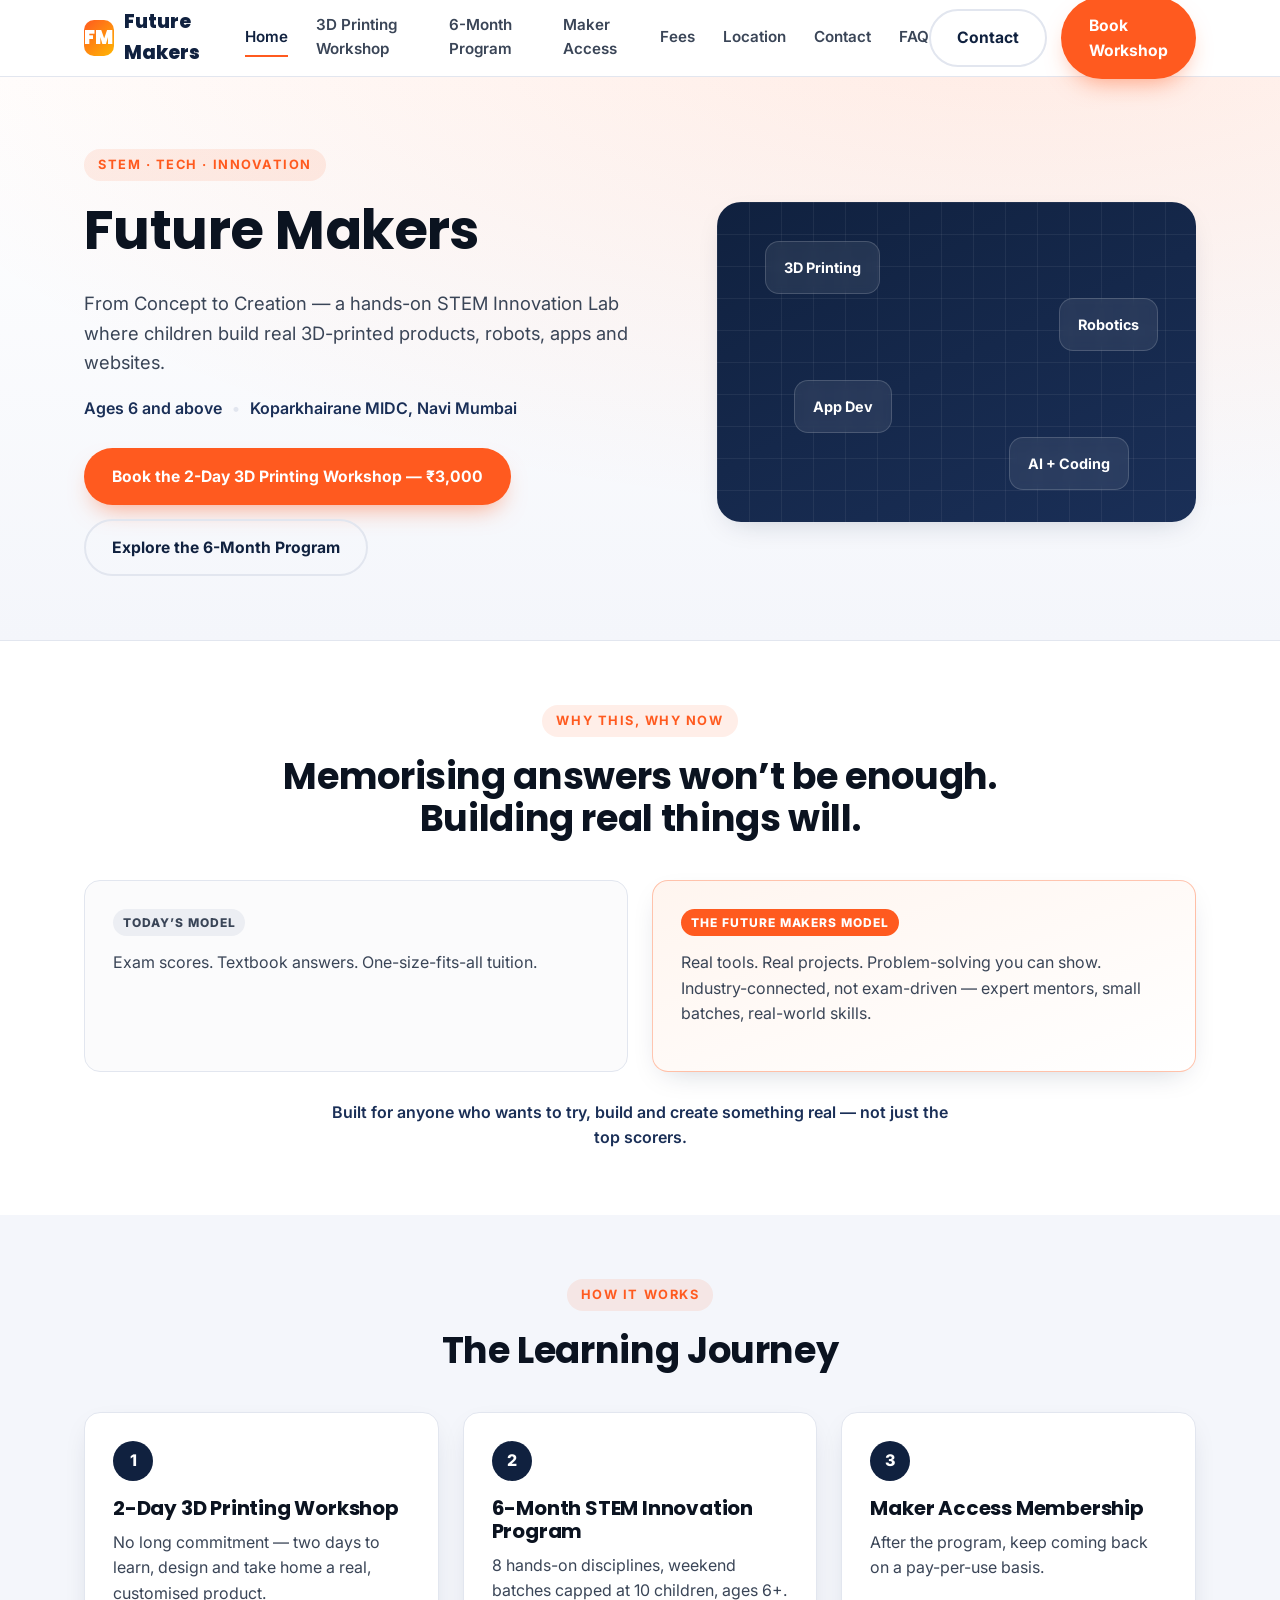
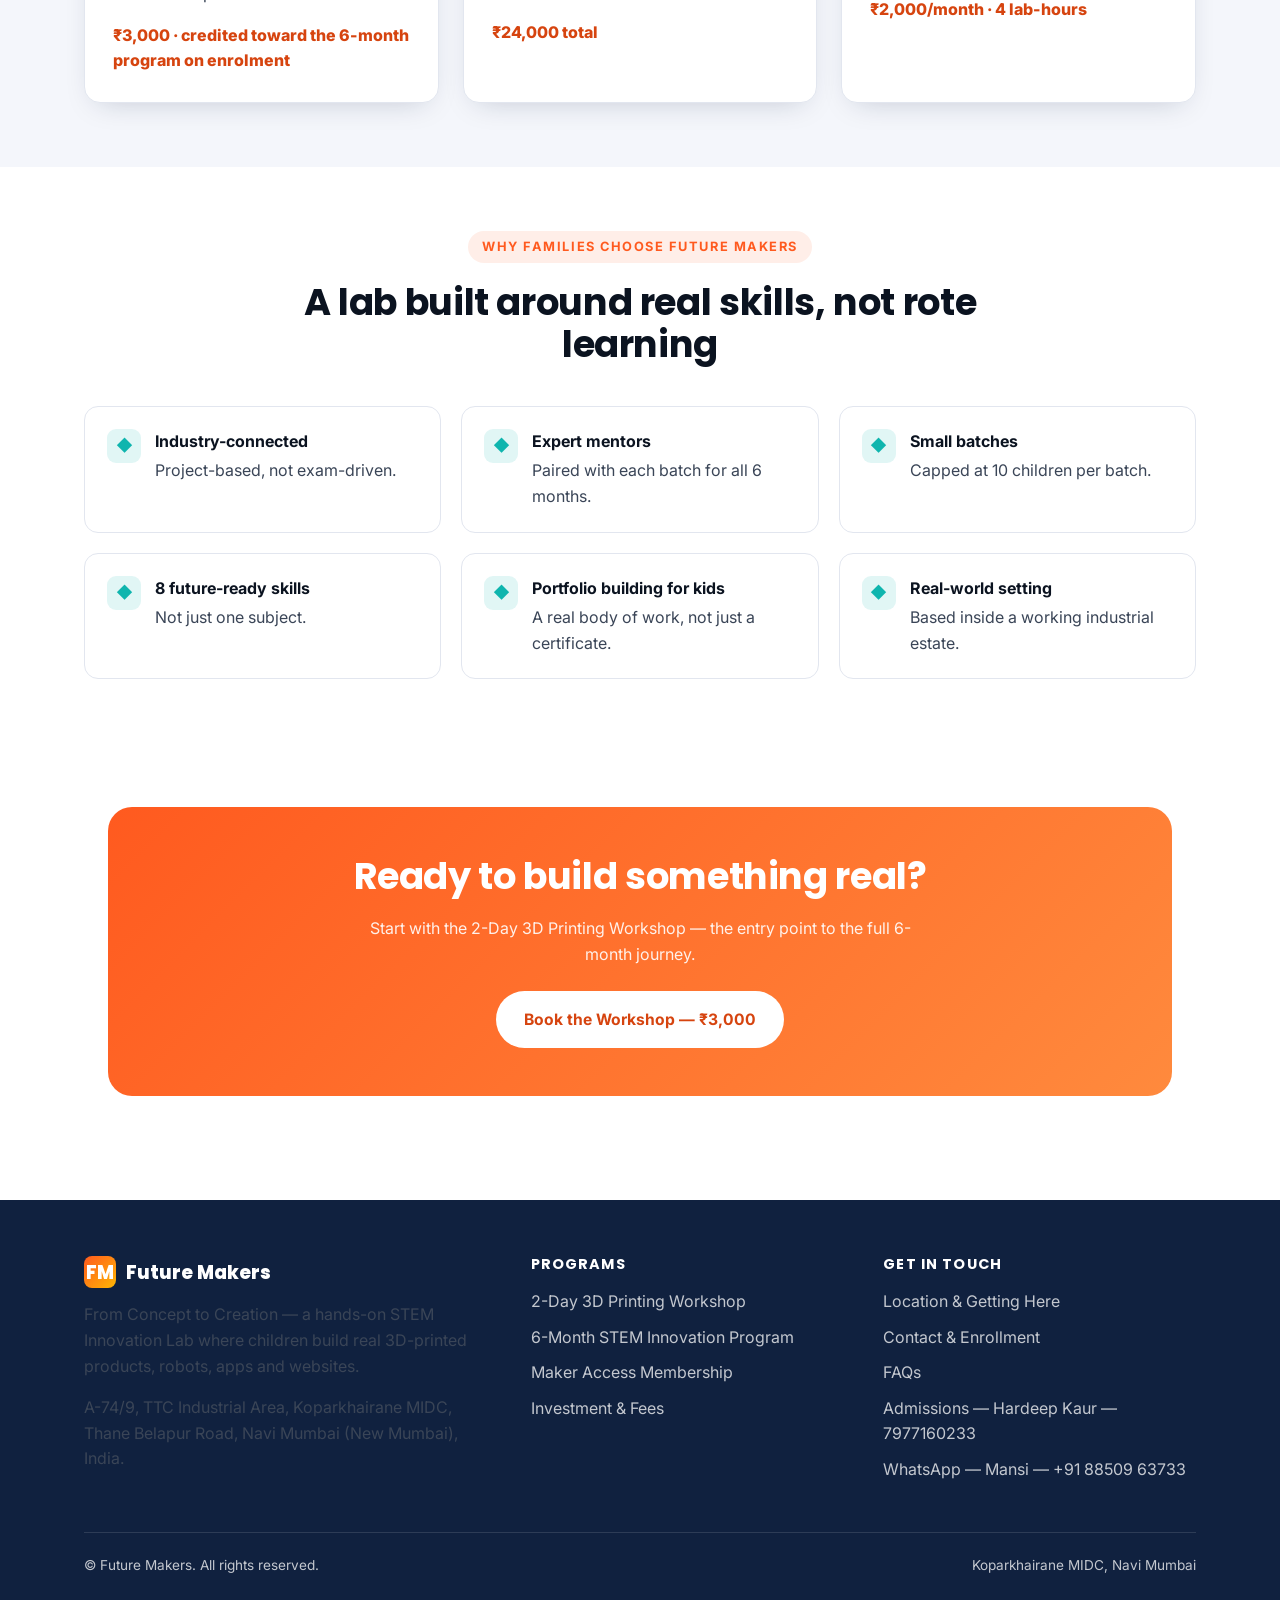
==== index.html @ e5a9052e "Build Future Makers static website from provided content doc 8 pages (home, 3D printing workshop, 6-" ====
<!DOCTYPE html>
<html lang="en">
<head>
<meta charset="UTF-8" />
<meta name="viewport" content="width=device-width, initial-scale=1.0" />
<title>Home | Future Makers</title>
<meta name="description" content="Future Makers — a hands-on STEM Innovation Lab in Koparkhairane MIDC, Navi Mumbai. From Concept to Creation." />
<link rel="preconnect" href="https://fonts.googleapis.com">
<link href="https://fonts.googleapis.com/css2?family=Poppins:wght@600;700;800&family=Inter:wght@400;500;600;700&display=swap" rel="stylesheet">
<link rel="stylesheet" href="assets/css/style.css" />
</head>
<body>
  <header class="site-header">
    <div class="wrap">
      <a href="index.html" class="logo"><span class="mark">FM</span> Future Makers</a>
      <nav class="nav-links">
        <a href="index.html" class="active">Home</a>
        <a href="workshop.html">3D Printing Workshop</a>
        <a href="program.html">6-Month Program</a>
        <a href="membership.html">Maker Access</a>
        <a href="fees.html">Fees</a>
        <a href="location.html">Location</a>
        <a href="contact.html">Contact</a>
        <a href="faq.html">FAQ</a>
        
      </nav>
      <div class="nav-cta">
        <a href="contact.html" class="btn btn-outline">Contact</a>
        <a href="workshop.html" class="btn btn-primary">Book Workshop</a>
        <button class="nav-toggle" aria-label="Menu">&#9776;</button>
      </div>
    </div>
  </header>
  
  <section class="hero">
    <div class="wrap hero-inner">
      <div>
        <span class="eyebrow">STEM &middot; Tech &middot; Innovation</span>
        <h1>Future Makers</h1>
        <p style="font-size:1.15rem;max-width:560px;">From Concept to Creation — a hands-on STEM Innovation Lab where children build real 3D-printed products, robots, apps and websites.</p>
        <div class="meta-line"><span>Ages 6 and above</span><span class="dot">&bull;</span><span>Koparkhairane MIDC, Navi Mumbai</span></div>
        <div class="hero-cta">
          <a href="workshop.html" class="btn btn-primary">Book the 2-Day 3D Printing Workshop &mdash; &#8377;3,000</a>
          <a href="program.html" class="btn btn-outline">Explore the 6-Month Program</a>
        </div>
      </div>
      <div class="hero-art">
        <div class="grid-lines"></div>
        <div class="chip" style="top:12%;left:10%;">3D Printing</div>
        <div class="chip" style="top:30%;right:8%;">Robotics</div>
        <div class="chip" style="bottom:28%;left:16%;">App Dev</div>
        <div class="chip" style="bottom:10%;right:14%;">AI + Coding</div>
      </div>
    </div>
  </section>

  <section>
    <div class="wrap">
      <div class="section-head center">
        <span class="eyebrow">Why This, Why Now</span>
        <h2>Memorising answers won&rsquo;t be enough. Building real things will.</h2>
      </div>
      <div class="compare">
        <div class="compare-card old">
          <span class="tag">Today&rsquo;s Model</span>
          <p>Exam scores. Textbook answers. One-size-fits-all tuition.</p>
        </div>
        <div class="compare-card new">
          <span class="tag">The Future Makers Model</span>
          <p>Real tools. Real projects. Problem-solving you can show. Industry-connected, not exam-driven &mdash; expert mentors, small batches, real-world skills.</p>
        </div>
      </div>
      <p style="text-align:center;max-width:640px;margin:28px auto 0;font-weight:600;color:var(--navy-soft);">Built for anyone who wants to try, build and create something real &mdash; not just the top scorers.</p>
    </div>
  </section>

  <section class="section-soft">
    <div class="wrap">
      <div class="section-head center">
        <span class="eyebrow">How It Works</span>
        <h2>The Learning Journey</h2>
      </div>
      <div class="steps">
        <div class="step-card">
          <div class="num">1</div>
          <h3>2-Day 3D Printing Workshop</h3>
          <p>No long commitment &mdash; two days to learn, design and take home a real, customised product.</p>
          <div class="price">&#8377;3,000 &middot; credited toward the 6-month program on enrolment</div>
        </div>
        <div class="step-card">
          <div class="num">2</div>
          <h3>6-Month STEM Innovation Program</h3>
          <p>8 hands-on disciplines, weekend batches capped at 10 children, ages 6+.</p>
          <div class="price">&#8377;24,000 total</div>
        </div>
        <div class="step-card">
          <div class="num">3</div>
          <h3>Maker Access Membership</h3>
          <p>After the program, keep coming back on a pay-per-use basis.</p>
          <div class="price">&#8377;2,000/month &middot; 4 lab-hours</div>
        </div>
      </div>
    </div>
  </section>

  <section>
    <div class="wrap">
      <div class="section-head center">
        <span class="eyebrow">Why Families Choose Future Makers</span>
        <h2>A lab built around real skills, not rote learning</h2>
      </div>
      <div class="feature-grid">
        <div class="feature-item"><div class="icon">&#9670;</div><p><strong>Industry-connected</strong>Project-based, not exam-driven.</p></div>
        <div class="feature-item"><div class="icon">&#9670;</div><p><strong>Expert mentors</strong>Paired with each batch for all 6 months.</p></div>
        <div class="feature-item"><div class="icon">&#9670;</div><p><strong>Small batches</strong>Capped at 10 children per batch.</p></div>
        <div class="feature-item"><div class="icon">&#9670;</div><p><strong>8 future-ready skills</strong>Not just one subject.</p></div>
        <div class="feature-item"><div class="icon">&#9670;</div><p><strong>Portfolio building for kids</strong>A real body of work, not just a certificate.</p></div>
        <div class="feature-item"><div class="icon">&#9670;</div><p><strong>Real-world setting</strong>Based inside a working industrial estate.</p></div>
      </div>
    </div>
  </section>

  <section>
    <div class="wrap">
      <div class="cta-band">
        <h2>Ready to build something real?</h2>
        <p>Start with the 2-Day 3D Printing Workshop &mdash; the entry point to the full 6-month journey.</p>
        <a href="workshop.html" class="btn btn-light">Book the Workshop &mdash; &#8377;3,000</a>
      </div>
    </div>
  </section>

  <footer class="site-footer">
    <div class="wrap">
      <div class="footer-grid">
        <div>
          <div class="footer-logo"><span class="mark" style="width:32px;height:32px;border-radius:8px;background:linear-gradient(135deg,#ff5a1f,#ffb703);display:flex;align-items:center;justify-content:center;">FM</span> Future Makers</div>
          <p>From Concept to Creation — a hands-on STEM Innovation Lab where children build real 3D-printed products, robots, apps and websites.</p>
          <p>A-74/9, TTC Industrial Area, Koparkhairane MIDC, Thane Belapur Road, Navi Mumbai (New Mumbai), India.</p>
        </div>
        <div>
          <h4>Programs</h4>
          <a href="workshop.html">2-Day 3D Printing Workshop</a>
          <a href="program.html">6-Month STEM Innovation Program</a>
          <a href="membership.html">Maker Access Membership</a>
          <a href="fees.html">Investment &amp; Fees</a>
        </div>
        <div>
          <h4>Get in Touch</h4>
          <a href="location.html">Location &amp; Getting Here</a>
          <a href="contact.html">Contact &amp; Enrollment</a>
          <a href="faq.html">FAQs</a>
          <a href="tel:7977160233">Admissions — Hardeep Kaur — 7977160233</a>
          <a href="https://wa.me/918850963733">WhatsApp — Mansi — +91 88509 63733</a>
        </div>
      </div>
      <div class="footer-bottom">
        <span>&copy; Future Makers. All rights reserved.</span>
        <span>Koparkhairane MIDC, Navi Mumbai</span>
      </div>
    </div>
  </footer>
  <script src="assets/js/script.js"></script>
</body>
</html>
---- assets/css/style.css ----
/* Future Makers — site styles */

:root {
  --ink: #0b1320;
  --ink-soft: #3a4557;
  --paper: #ffffff;
  --paper-soft: #f4f6fb;
  --line: #e2e6ef;
  --brand: #ff5a1f;
  --brand-dark: #d6440f;
  --navy: #10213f;
  --navy-soft: #1a2f57;
  --teal: #0fb5ae;
  --amber: #ffb703;
  --radius: 16px;
  --shadow: 0 10px 30px -14px rgba(16, 33, 63, 0.25);
  --maxw: 1160px;
}

* { box-sizing: border-box; }
html { scroll-behavior: smooth; }

body {
  margin: 0;
  font-family: "Inter", "Segoe UI", system-ui, -apple-system, sans-serif;
  color: var(--ink);
  background: var(--paper);
  line-height: 1.6;
}

img { max-width: 100%; display: block; }

a { color: inherit; text-decoration: none; }

.wrap {
  max-width: var(--maxw);
  margin: 0 auto;
  padding: 0 24px;
}

h1, h2, h3, h4 {
  font-family: "Poppins", "Segoe UI", system-ui, sans-serif;
  line-height: 1.15;
  margin: 0 0 0.5em;
  letter-spacing: -0.01em;
}

h1 { font-size: clamp(2.2rem, 5vw, 3.4rem); }
h2 { font-size: clamp(1.6rem, 3.2vw, 2.3rem); }
h3 { font-size: 1.25rem; }

p { margin: 0 0 1em; color: var(--ink-soft); }

.eyebrow {
  display: inline-block;
  font-weight: 700;
  font-size: 0.8rem;
  letter-spacing: 0.12em;
  text-transform: uppercase;
  color: var(--brand);
  background: rgba(255, 90, 31, 0.1);
  padding: 6px 14px;
  border-radius: 999px;
  margin-bottom: 18px;
}

.btn {
  display: inline-flex;
  align-items: center;
  gap: 8px;
  padding: 14px 26px;
  border-radius: 999px;
  font-weight: 700;
  font-size: 0.98rem;
  border: 2px solid transparent;
  cursor: pointer;
  transition: transform 0.15s ease, box-shadow 0.15s ease, background 0.15s ease;
}

.btn-primary {
  background: var(--brand);
  color: #fff;
  box-shadow: 0 12px 24px -10px rgba(255, 90, 31, 0.55);
}
.btn-primary:hover { background: var(--brand-dark); transform: translateY(-2px); }

.btn-outline {
  background: transparent;
  color: var(--navy);
  border-color: var(--line);
}
.btn-outline:hover { border-color: var(--navy); transform: translateY(-2px); }

.btn-light {
  background: #fff;
  color: var(--navy);
}
.btn-light:hover { transform: translateY(-2px); }

/* Header */
.site-header {
  position: sticky;
  top: 0;
  z-index: 50;
  background: rgba(255, 255, 255, 0.92);
  backdrop-filter: blur(10px);
  border-bottom: 1px solid var(--line);
}

.site-header .wrap {
  display: flex;
  align-items: center;
  justify-content: space-between;
  height: 76px;
}

.logo {
  display: flex;
  align-items: center;
  gap: 10px;
  font-family: "Poppins", sans-serif;
  font-weight: 800;
  font-size: 1.2rem;
  color: var(--navy);
}
.logo .mark {
  width: 36px; height: 36px;
  border-radius: 10px;
  background: linear-gradient(135deg, var(--brand), var(--amber));
  display: flex; align-items: center; justify-content: center;
  color: #fff; font-weight: 900;
}

.nav-links {
  display: flex;
  align-items: center;
  gap: 28px;
  font-weight: 600;
  font-size: 0.95rem;
}
.nav-links a { color: var(--ink-soft); padding: 6px 0; border-bottom: 2px solid transparent; }
.nav-links a:hover, .nav-links a.active { color: var(--navy); border-color: var(--brand); }

.nav-cta { display: flex; align-items: center; gap: 14px; }

.nav-toggle {
  display: none;
  background: none;
  border: 1px solid var(--line);
  border-radius: 10px;
  width: 42px; height: 42px;
  font-size: 1.3rem;
  cursor: pointer;
}

@media (max-width: 900px) {
  .nav-links { position: absolute; top: 76px; left: 0; right: 0; background: #fff; flex-direction: column; align-items: flex-start; padding: 18px 24px 28px; border-bottom: 1px solid var(--line); display: none; gap: 16px; box-shadow: var(--shadow); }
  .nav-links.open { display: flex; }
  .nav-toggle { display: block; }
  .nav-cta .btn-outline { display: none; }
}

/* Hero */
.hero {
  background: radial-gradient(1200px 500px at 80% -10%, rgba(255,90,31,0.12), transparent),
              linear-gradient(180deg, #fff, var(--paper-soft));
  padding: 72px 0 64px;
  border-bottom: 1px solid var(--line);
}
.hero-inner { display: grid; grid-template-columns: 1.1fr 0.9fr; gap: 48px; align-items: center; }
@media (max-width: 860px) { .hero-inner { grid-template-columns: 1fr; } }

.hero .meta-line {
  font-weight: 600;
  color: var(--navy-soft);
  margin: 10px 0 26px;
  display: flex;
  gap: 10px;
  flex-wrap: wrap;
  align-items: center;
}
.hero .meta-line .dot { color: var(--line); }

.hero-cta { display: flex; gap: 14px; flex-wrap: wrap; }

.hero-art {
  background: linear-gradient(155deg, var(--navy), var(--navy-soft));
  border-radius: 24px;
  min-height: 320px;
  position: relative;
  overflow: hidden;
  box-shadow: var(--shadow);
}
.hero-art .grid-lines {
  position: absolute; inset: 0;
  background-image: linear-gradient(rgba(255,255,255,0.06) 1px, transparent 1px), linear-gradient(90deg, rgba(255,255,255,0.06) 1px, transparent 1px);
  background-size: 32px 32px;
}
.hero-art .chip {
  position: absolute;
  background: rgba(255,255,255,0.08);
  border: 1px solid rgba(255,255,255,0.16);
  border-radius: 14px;
  padding: 14px 18px;
  color: #fff;
  font-weight: 700;
  font-size: 0.9rem;
  backdrop-filter: blur(4px);
}

/* Sections */
section { padding: 64px 0; }
.section-soft { background: var(--paper-soft); }
.section-navy { background: linear-gradient(180deg, var(--navy), var(--navy-soft)); color: #fff; }
.section-navy p { color: rgba(255,255,255,0.78); }
.section-navy h2, .section-navy h3 { color: #fff; }

.section-head { max-width: 720px; margin-bottom: 40px; }
.section-head.center { margin-left: auto; margin-right: auto; text-align: center; }

/* Today vs Future comparison */
.compare {
  display: grid;
  grid-template-columns: 1fr 1fr;
  gap: 24px;
  margin-top: 32px;
}
@media (max-width: 760px) { .compare { grid-template-columns: 1fr; } }
.compare-card {
  border-radius: var(--radius);
  padding: 28px;
  border: 1px solid var(--line);
}
.compare-card.old { background: #fbfbfc; }
.compare-card.new {
  background: linear-gradient(160deg, #fff5ef, #fff);
  border-color: rgba(255,90,31,0.35);
  box-shadow: var(--shadow);
}
.compare-card .tag {
  display: inline-block;
  font-size: 0.75rem;
  font-weight: 800;
  text-transform: uppercase;
  letter-spacing: 0.08em;
  padding: 4px 10px;
  border-radius: 999px;
  margin-bottom: 14px;
}
.compare-card.old .tag { background: #eceef3; color: var(--ink-soft); }
.compare-card.new .tag { background: var(--brand); color: #fff; }

/* Steps / journey */
.steps { display: grid; grid-template-columns: repeat(3, 1fr); gap: 24px; margin-top: 36px; }
@media (max-width: 860px) { .steps { grid-template-columns: 1fr; } }
.step-card {
  background: #fff;
  border: 1px solid var(--line);
  border-radius: var(--radius);
  padding: 28px;
  position: relative;
  box-shadow: var(--shadow);
}
.step-card .num {
  width: 40px; height: 40px;
  border-radius: 50%;
  background: var(--navy);
  color: #fff;
  display: flex; align-items: center; justify-content: center;
  font-weight: 800;
  margin-bottom: 16px;
}
.step-card .price {
  margin-top: 14px;
  font-weight: 800;
  color: var(--brand-dark);
}

/* Feature grid */
.feature-grid {
  display: grid;
  grid-template-columns: repeat(3, 1fr);
  gap: 20px;
  margin-top: 32px;
}
@media (max-width: 860px) { .feature-grid { grid-template-columns: repeat(2, 1fr); } }
@media (max-width: 560px) { .feature-grid { grid-template-columns: 1fr; } }
.feature-item {
  background: #fff;
  border: 1px solid var(--line);
  border-radius: 14px;
  padding: 22px;
  display: flex;
  gap: 14px;
  align-items: flex-start;
}
.feature-item .icon {
  flex: none;
  width: 34px; height: 34px;
  border-radius: 9px;
  background: rgba(15, 181, 174, 0.12);
  color: var(--teal);
  display: flex; align-items: center; justify-content: center;
  font-weight: 800;
}
.feature-item p { margin: 0; }
.feature-item strong { display: block; color: var(--ink); margin-bottom: 4px; }

/* Cards grid generic */
.card-grid { display: grid; grid-template-columns: repeat(3, 1fr); gap: 22px; margin-top: 32px; }
@media (max-width: 860px) { .card-grid { grid-template-columns: repeat(2, 1fr); } }
@media (max-width: 560px) { .card-grid { grid-template-columns: 1fr; } }
.card {
  background: #fff;
  border: 1px solid var(--line);
  border-radius: var(--radius);
  padding: 24px;
  box-shadow: var(--shadow);
}
.card h3 { margin-bottom: 8px; }
.card p { margin-bottom: 0; }

/* Table */
.table-wrap { overflow-x: auto; margin-top: 28px; border: 1px solid var(--line); border-radius: var(--radius); }
table { width: 100%; border-collapse: collapse; min-width: 480px; }
th, td { text-align: left; padding: 16px 20px; border-bottom: 1px solid var(--line); vertical-align: top; }
th { background: var(--paper-soft); font-family: "Poppins", sans-serif; font-size: 0.85rem; text-transform: uppercase; letter-spacing: 0.05em; color: var(--navy); }
tr:last-child td { border-bottom: none; }
td { color: var(--ink-soft); }

/* Timeline (month by month) */
.timeline { margin-top: 32px; display: flex; flex-direction: column; gap: 0; }
.timeline-item {
  display: grid;
  grid-template-columns: 120px 1fr;
  gap: 24px;
  padding: 22px 0;
  border-bottom: 1px solid var(--line);
}
.timeline-item:last-child { border-bottom: none; }
.timeline-item .month {
  font-family: "Poppins", sans-serif;
  font-weight: 800;
  color: var(--brand);
}
.timeline-item h4 { margin: 0 0 6px; }
.timeline-item .outcome { color: var(--ink-soft); font-size: 0.95rem; }
@media (max-width: 640px) { .timeline-item { grid-template-columns: 1fr; gap: 6px; } }

/* List checks */
.check-list { list-style: none; margin: 0; padding: 0; display: grid; gap: 12px; }
.check-list li { display: flex; gap: 10px; align-items: flex-start; color: var(--ink-soft); }
.check-list li::before {
  content: "✓";
  flex: none;
  width: 24px; height: 24px;
  border-radius: 50%;
  background: rgba(15,181,174,0.14);
  color: var(--teal);
  font-weight: 800;
  font-size: 0.8rem;
  display: flex; align-items: center; justify-content: center;
}

/* Two column */
.two-col { display: grid; grid-template-columns: 1fr 1fr; gap: 44px; align-items: start; }
@media (max-width: 860px) { .two-col { grid-template-columns: 1fr; } }

/* Pricing */
.price-card {
  background: #fff;
  border: 1px solid var(--line);
  border-radius: var(--radius);
  padding: 32px;
  box-shadow: var(--shadow);
}
.price-card .amount { font-family: "Poppins", sans-serif; font-weight: 800; font-size: 2.1rem; color: var(--navy); margin: 8px 0; }
.price-card .amount span { font-size: 1rem; color: var(--ink-soft); font-weight: 600; }
.price-card .note { color: var(--ink-soft); font-size: 0.9rem; }

/* FAQ accordion */
.faq-item { border-bottom: 1px solid var(--line); }
.faq-item summary {
  padding: 20px 4px;
  cursor: pointer;
  font-weight: 700;
  font-family: "Poppins", sans-serif;
  list-style: none;
  display: flex;
  justify-content: space-between;
  align-items: center;
  gap: 16px;
}
.faq-item summary::-webkit-details-marker { display: none; }
.faq-item summary::after {
  content: "+";
  font-size: 1.4rem;
  color: var(--brand);
  flex: none;
}
.faq-item[open] summary::after { content: "–"; }
.faq-item .faq-a { padding: 0 4px 20px; color: var(--ink-soft); margin: 0; }

/* Location cards */
.loc-grid { display: grid; grid-template-columns: repeat(3, 1fr); gap: 22px; margin-top: 32px; }
@media (max-width: 860px) { .loc-grid { grid-template-columns: 1fr; } }
.map-box {
  border-radius: var(--radius);
  overflow: hidden;
  border: 1px solid var(--line);
  margin-top: 32px;
  box-shadow: var(--shadow);
}
.map-box iframe { width: 100%; height: 380px; border: 0; display: block; }

/* Contact */
.contact-card {
  background: #fff;
  border: 1px solid var(--line);
  border-radius: var(--radius);
  padding: 28px;
  box-shadow: var(--shadow);
  display: flex;
  gap: 16px;
  align-items: flex-start;
}
.contact-card .icon {
  width: 44px; height: 44px;
  border-radius: 12px;
  background: rgba(255,90,31,0.1);
  color: var(--brand);
  display: flex; align-items: center; justify-content: center;
  font-weight: 800;
  flex: none;
}

/* CTA band */
.cta-band {
  background: linear-gradient(135deg, var(--brand), #ff8a3d);
  border-radius: 24px;
  padding: 48px;
  color: #fff;
  text-align: center;
  margin: 0 24px;
}
.cta-band h2 { color: #fff; }
.cta-band p { color: rgba(255,255,255,0.9); max-width: 560px; margin: 0 auto 24px; }
.cta-band .btn-light { color: var(--brand-dark); }

/* Footer */
.site-footer {
  background: var(--navy);
  color: rgba(255,255,255,0.75);
  padding: 56px 0 28px;
  margin-top: 40px;
}
.footer-grid { display: grid; grid-template-columns: 1.3fr 1fr 1fr; gap: 40px; }
@media (max-width: 760px) { .footer-grid { grid-template-columns: 1fr; } }
.footer-grid h4 { color: #fff; font-size: 0.9rem; text-transform: uppercase; letter-spacing: 0.08em; margin-bottom: 16px; }
.footer-grid a { color: rgba(255,255,255,0.75); display: block; margin-bottom: 10px; }
.footer-grid a:hover { color: #fff; }
.footer-logo { display: flex; align-items: center; gap: 10px; color: #fff; font-family: "Poppins", sans-serif; font-weight: 800; font-size: 1.15rem; margin-bottom: 14px; }
.footer-bottom { border-top: 1px solid rgba(255,255,255,0.12); margin-top: 40px; padding-top: 22px; font-size: 0.85rem; display: flex; justify-content: space-between; flex-wrap: wrap; gap: 10px; }

/* Confirm note banner (from source doc) */
.confirm-banner {
  background: #fff7ed;
  border: 1px solid #fed7aa;
  border-radius: 12px;
  padding: 14px 18px;
  font-size: 0.85rem;
  color: #9a4a12;
  margin-top: 18px;
}

/* Breadcrumb-ish page header */
.page-hero { padding: 56px 0 48px; background: linear-gradient(180deg, #fff, var(--paper-soft)); border-bottom: 1px solid var(--line); }

.pill-row { display: flex; flex-wrap: wrap; gap: 10px; margin-top: 18px; }
.pill { background: #fff; border: 1px solid var(--line); border-radius: 999px; padding: 8px 16px; font-weight: 600; font-size: 0.85rem; color: var(--navy-soft); }
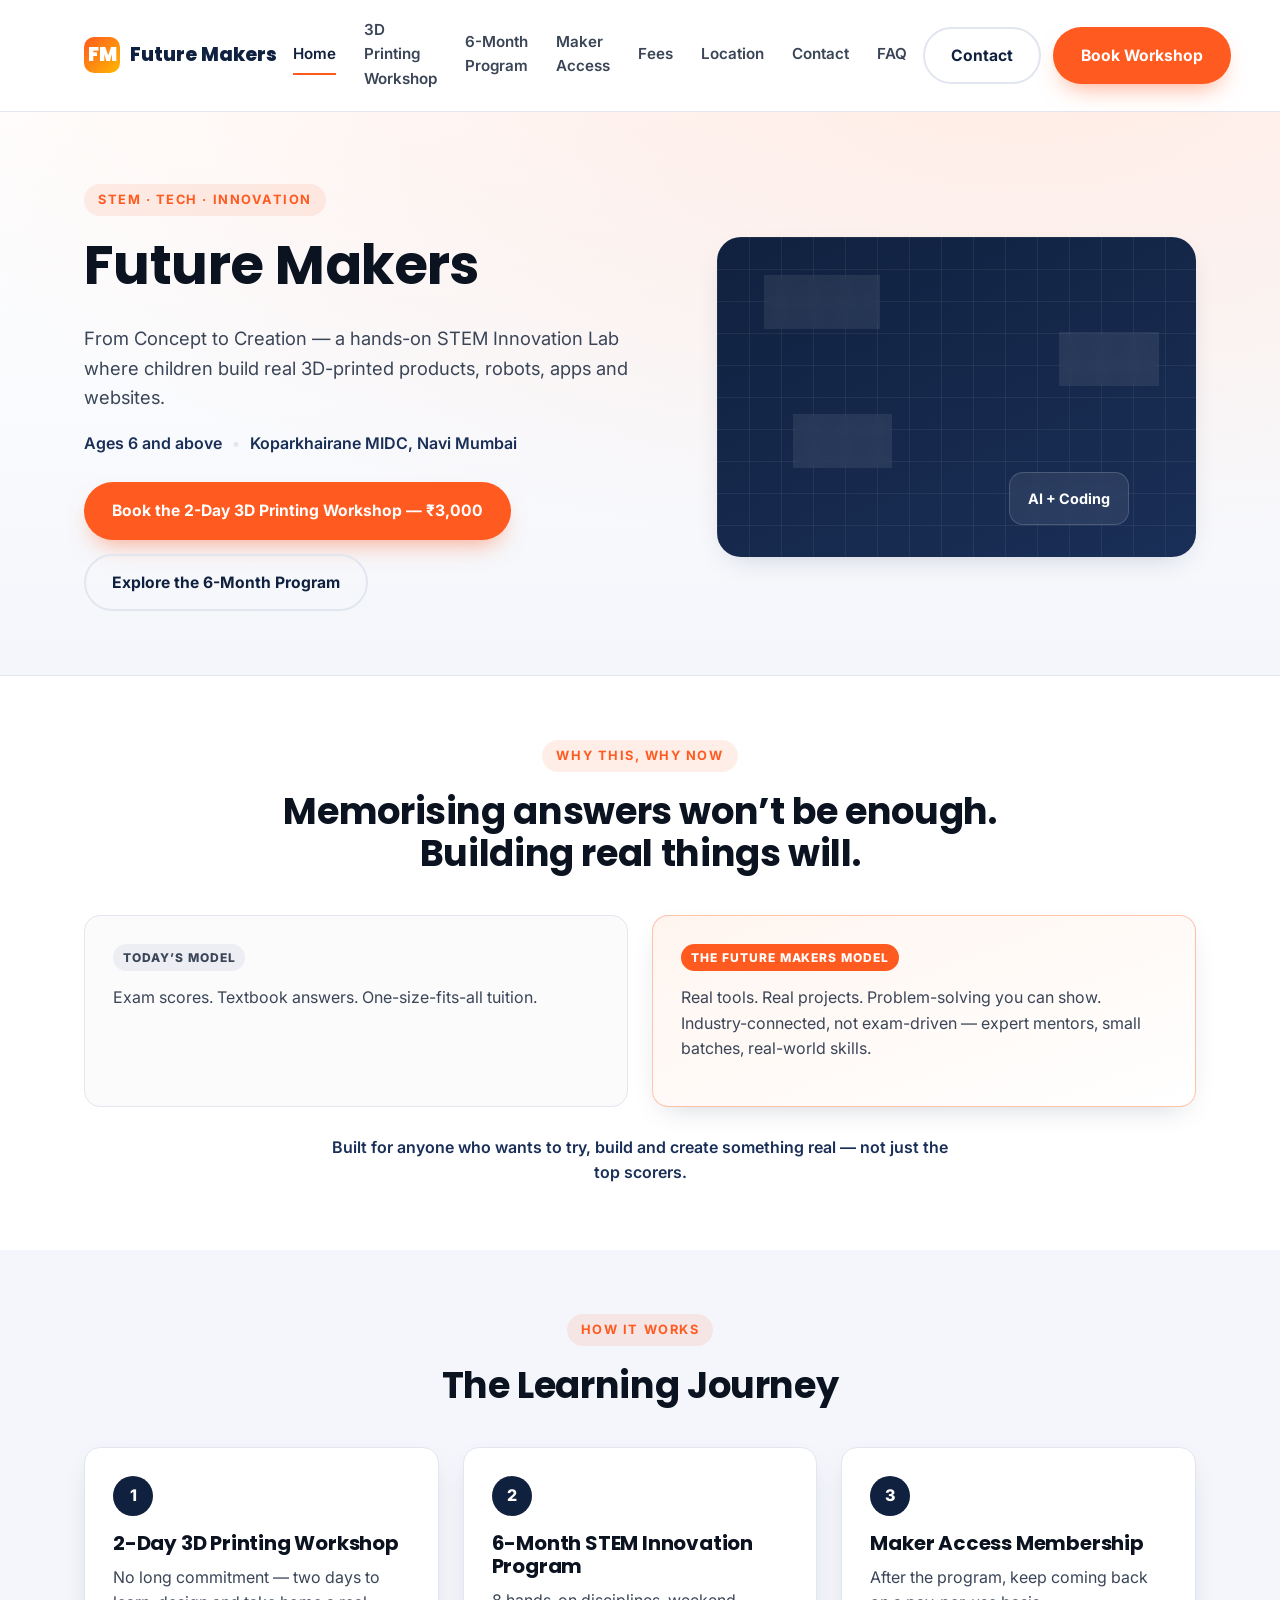
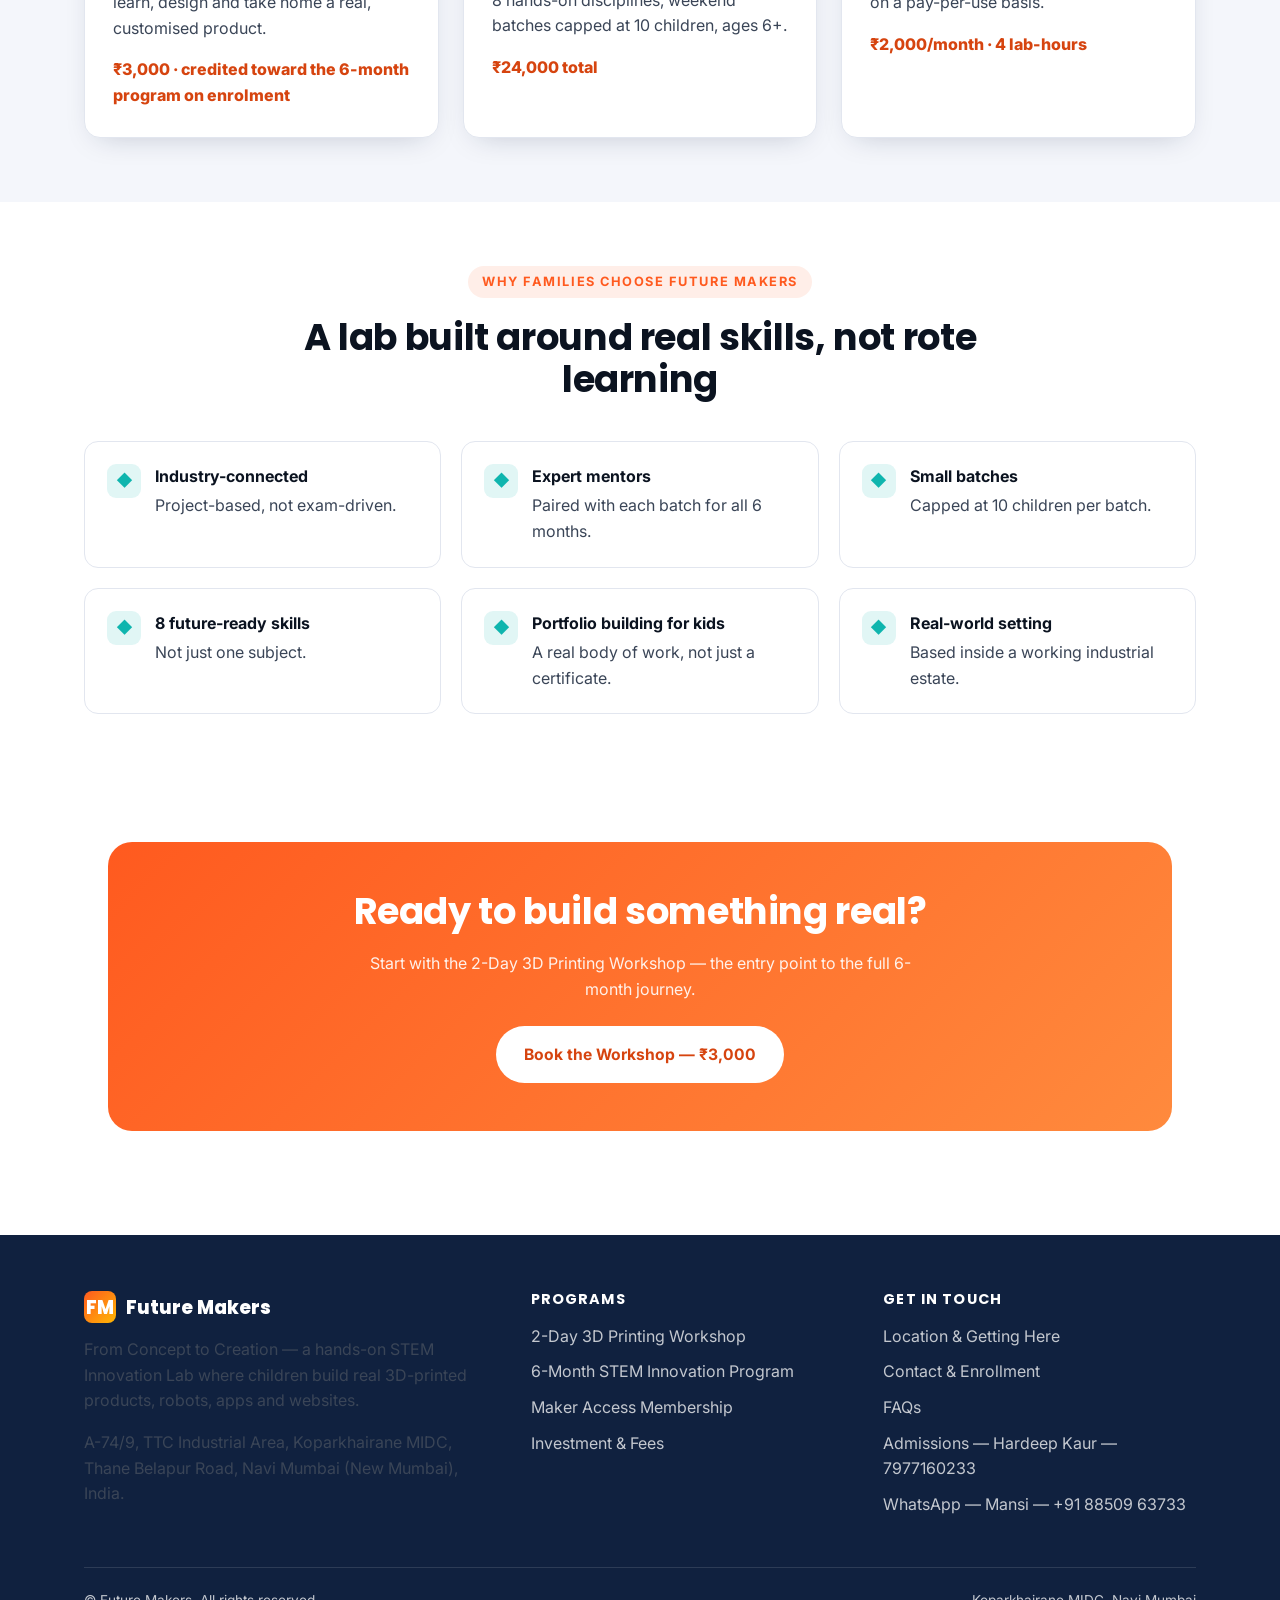
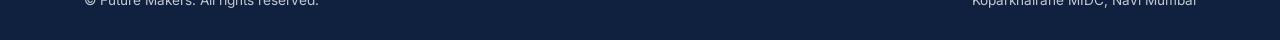
==== commit e53a2a5c: "Fix mobile header clipping and improve nav/FAQ UX polish - Header used a fixed 76px height; at commo" ====
--- a/index.html
+++ b/index.html
@@ -13,8 +13,8 @@
   <header class="site-header">
     <div class="wrap">
       <a href="index.html" class="logo"><span class="mark">FM</span> Future Makers</a>
-      <nav class="nav-links">
-        <a href="index.html" class="active">Home</a>
+      <nav class="nav-links" id="site-nav">
+        <a href="index.html" class="active" aria-current="page">Home</a>
         <a href="workshop.html">3D Printing Workshop</a>
         <a href="program.html">6-Month Program</a>
         <a href="membership.html">Maker Access</a>
@@ -23,13 +23,18 @@
         <a href="contact.html">Contact</a>
         <a href="faq.html">FAQ</a>
         
+        <div class="mobile-nav-cta">
+          <a href="workshop.html" class="btn btn-primary">Book Workshop &mdash; &#8377;3,000</a>
+          <a href="contact.html" class="btn btn-outline">Contact Us</a>
+        </div>
       </nav>
       <div class="nav-cta">
         <a href="contact.html" class="btn btn-outline">Contact</a>
         <a href="workshop.html" class="btn btn-primary">Book Workshop</a>
-        <button class="nav-toggle" aria-label="Menu">&#9776;</button>
+        <button class="nav-toggle" aria-label="Open menu" aria-expanded="false" aria-controls="site-nav">&#9776;</button>
       </div>
     </div>
+    <div class="nav-backdrop"></div>
   </header>
   
   <section class="hero">
--- a/assets/css/style.css
+++ b/assets/css/style.css
@@ -32,6 +32,15 @@
 
 a { color: inherit; text-decoration: none; }
 
+a:focus-visible,
+button:focus-visible,
+.btn:focus-visible,
+summary:focus-visible {
+  outline: 2px solid var(--brand);
+  outline-offset: 3px;
+  border-radius: 6px;
+}
+
 .wrap {
   max-width: var(--maxw);
   margin: 0 auto;
@@ -111,7 +120,10 @@
   display: flex;
   align-items: center;
   justify-content: space-between;
-  height: 76px;
+  min-height: 76px;
+  padding-top: 12px;
+  padding-bottom: 12px;
+  gap: 16px;
 }
 
 .logo {
@@ -122,6 +134,8 @@
   font-weight: 800;
   font-size: 1.2rem;
   color: var(--navy);
+  white-space: nowrap;
+  flex: none;
 }
 .logo .mark {
   width: 36px; height: 36px;
@@ -129,6 +143,7 @@
   background: linear-gradient(135deg, var(--brand), var(--amber));
   display: flex; align-items: center; justify-content: center;
   color: #fff; font-weight: 900;
+  flex: none;
 }
 
 .nav-links {
@@ -141,7 +156,7 @@
 .nav-links a { color: var(--ink-soft); padding: 6px 0; border-bottom: 2px solid transparent; }
 .nav-links a:hover, .nav-links a.active { color: var(--navy); border-color: var(--brand); }
 
-.nav-cta { display: flex; align-items: center; gap: 14px; }
+.nav-cta { display: flex; align-items: center; gap: 12px; flex: none; }
 
 .nav-toggle {
   display: none;
@@ -149,15 +164,59 @@
   border: 1px solid var(--line);
   border-radius: 10px;
   width: 42px; height: 42px;
+  min-width: 42px;
   font-size: 1.3rem;
   cursor: pointer;
-}
+  color: var(--navy);
+}
+
+.mobile-nav-cta { display: none; }
+
+.nav-backdrop { display: none; }
 
 @media (max-width: 900px) {
-  .nav-links { position: absolute; top: 76px; left: 0; right: 0; background: #fff; flex-direction: column; align-items: flex-start; padding: 18px 24px 28px; border-bottom: 1px solid var(--line); display: none; gap: 16px; box-shadow: var(--shadow); }
+  .wrap { flex-wrap: nowrap; }
+  .nav-links {
+    position: absolute;
+    top: 100%;
+    left: 0;
+    right: 0;
+    background: #fff;
+    flex-direction: column;
+    align-items: stretch;
+    padding: 18px 24px 28px;
+    border-bottom: 1px solid var(--line);
+    display: none;
+    gap: 16px;
+    box-shadow: var(--shadow);
+    max-height: calc(100vh - 100%);
+    overflow-y: auto;
+  }
   .nav-links.open { display: flex; }
   .nav-toggle { display: block; }
-  .nav-cta .btn-outline { display: none; }
+  .nav-cta .btn-outline,
+  .nav-cta .btn-primary { display: none; }
+  .mobile-nav-cta {
+    display: flex;
+    flex-direction: column;
+    gap: 12px;
+    margin-top: 6px;
+    padding-top: 18px;
+    border-top: 1px solid var(--line);
+  }
+  .mobile-nav-cta .btn { width: 100%; justify-content: center; }
+  .nav-backdrop.open {
+    display: block;
+    position: fixed;
+    inset: 76px 0 0 0;
+    background: rgba(11, 19, 32, 0.35);
+    z-index: 40;
+  }
+}
+
+@media (max-width: 360px) {
+  .logo { font-size: 1.05rem; }
+  .logo .mark { width: 32px; height: 32px; font-size: 0.8rem; }
 }
 
 /* Hero */
@@ -392,6 +451,8 @@
   gap: 16px;
 }
 .faq-item summary::-webkit-details-marker { display: none; }
+.faq-item summary::marker { content: ""; }
+.faq-item summary:hover { color: var(--brand-dark); }
 .faq-item summary::after {
   content: "+";
   font-size: 1.4rem;
@@ -410,8 +471,20 @@
   border: 1px solid var(--line);
   margin-top: 32px;
   box-shadow: var(--shadow);
+  background: var(--paper-soft);
 }
 .map-box iframe { width: 100%; height: 380px; border: 0; display: block; }
+.map-fallback {
+  display: flex;
+  align-items: center;
+  justify-content: space-between;
+  gap: 16px;
+  flex-wrap: wrap;
+  padding: 16px 20px;
+  border-top: 1px solid var(--line);
+  background: #fff;
+}
+.map-fallback p { margin: 0; font-size: 0.9rem; color: var(--ink-soft); }
 
 /* Contact */
 .contact-card {
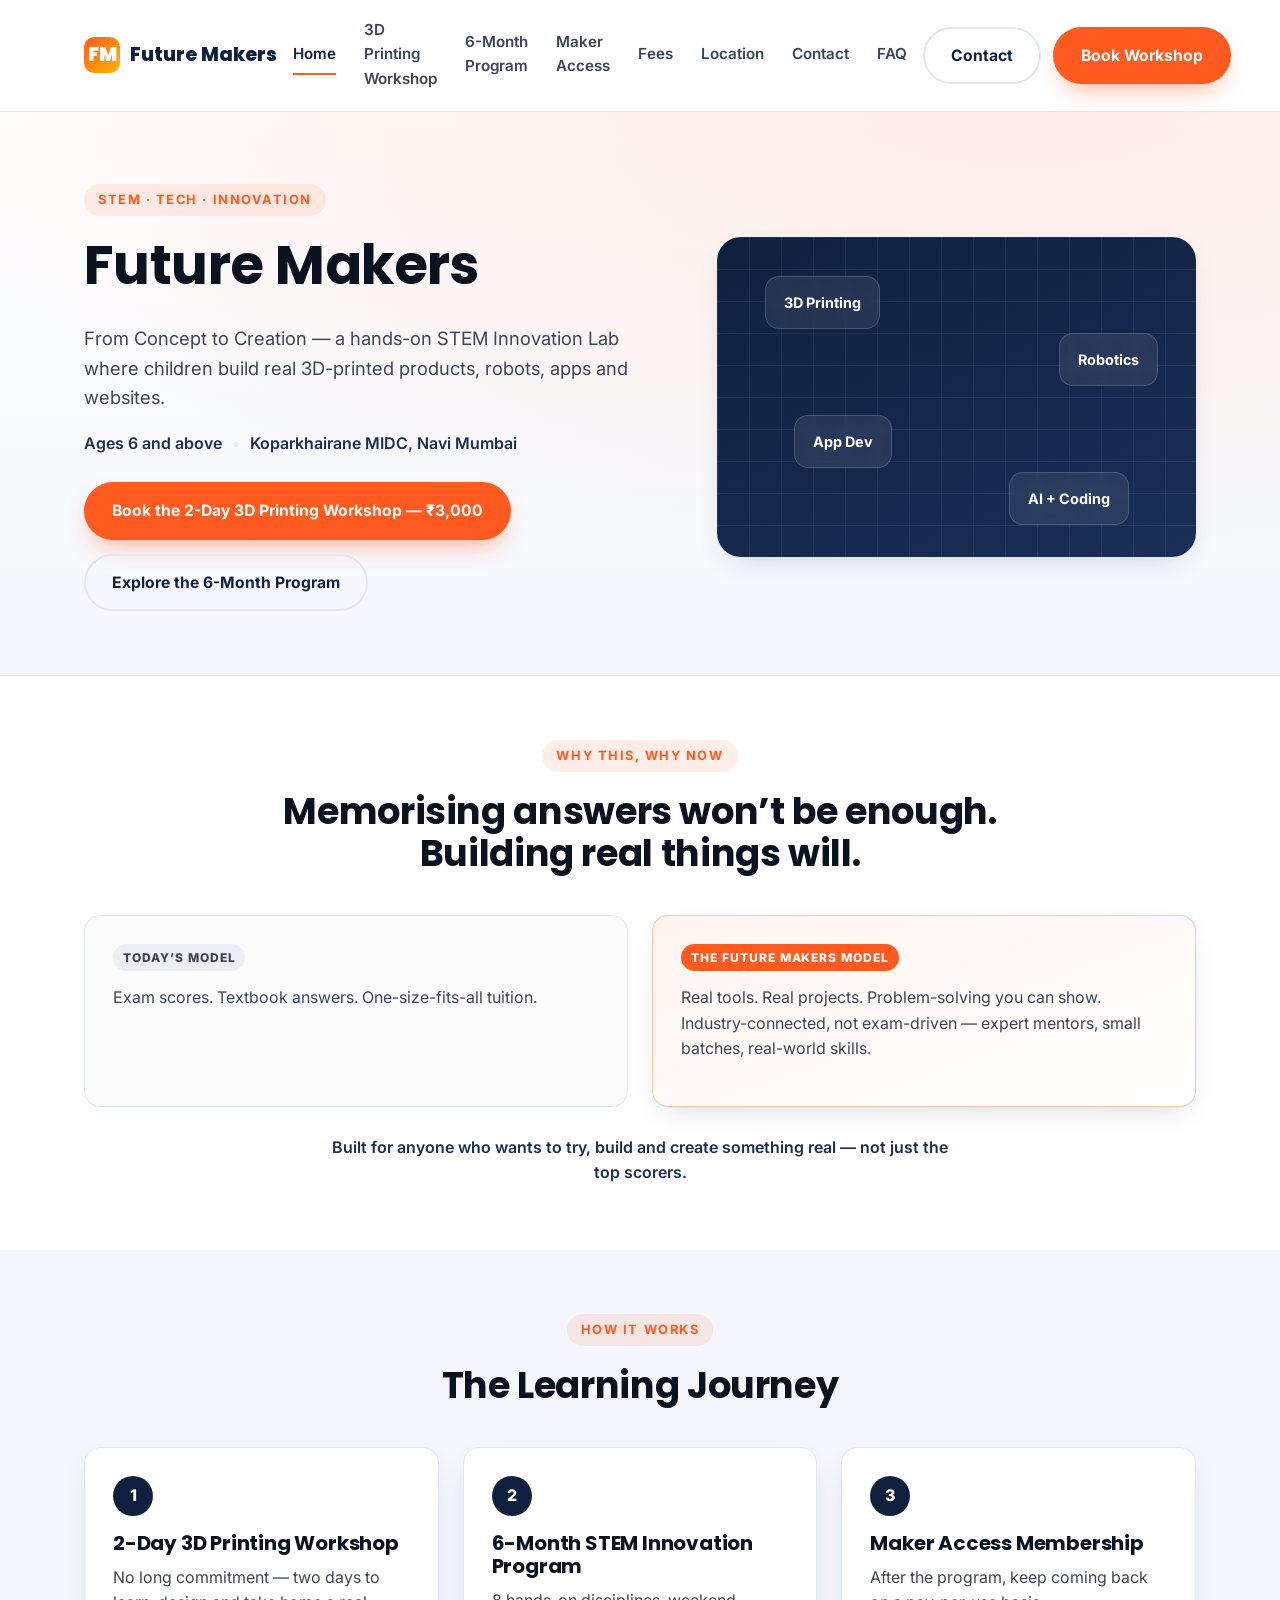
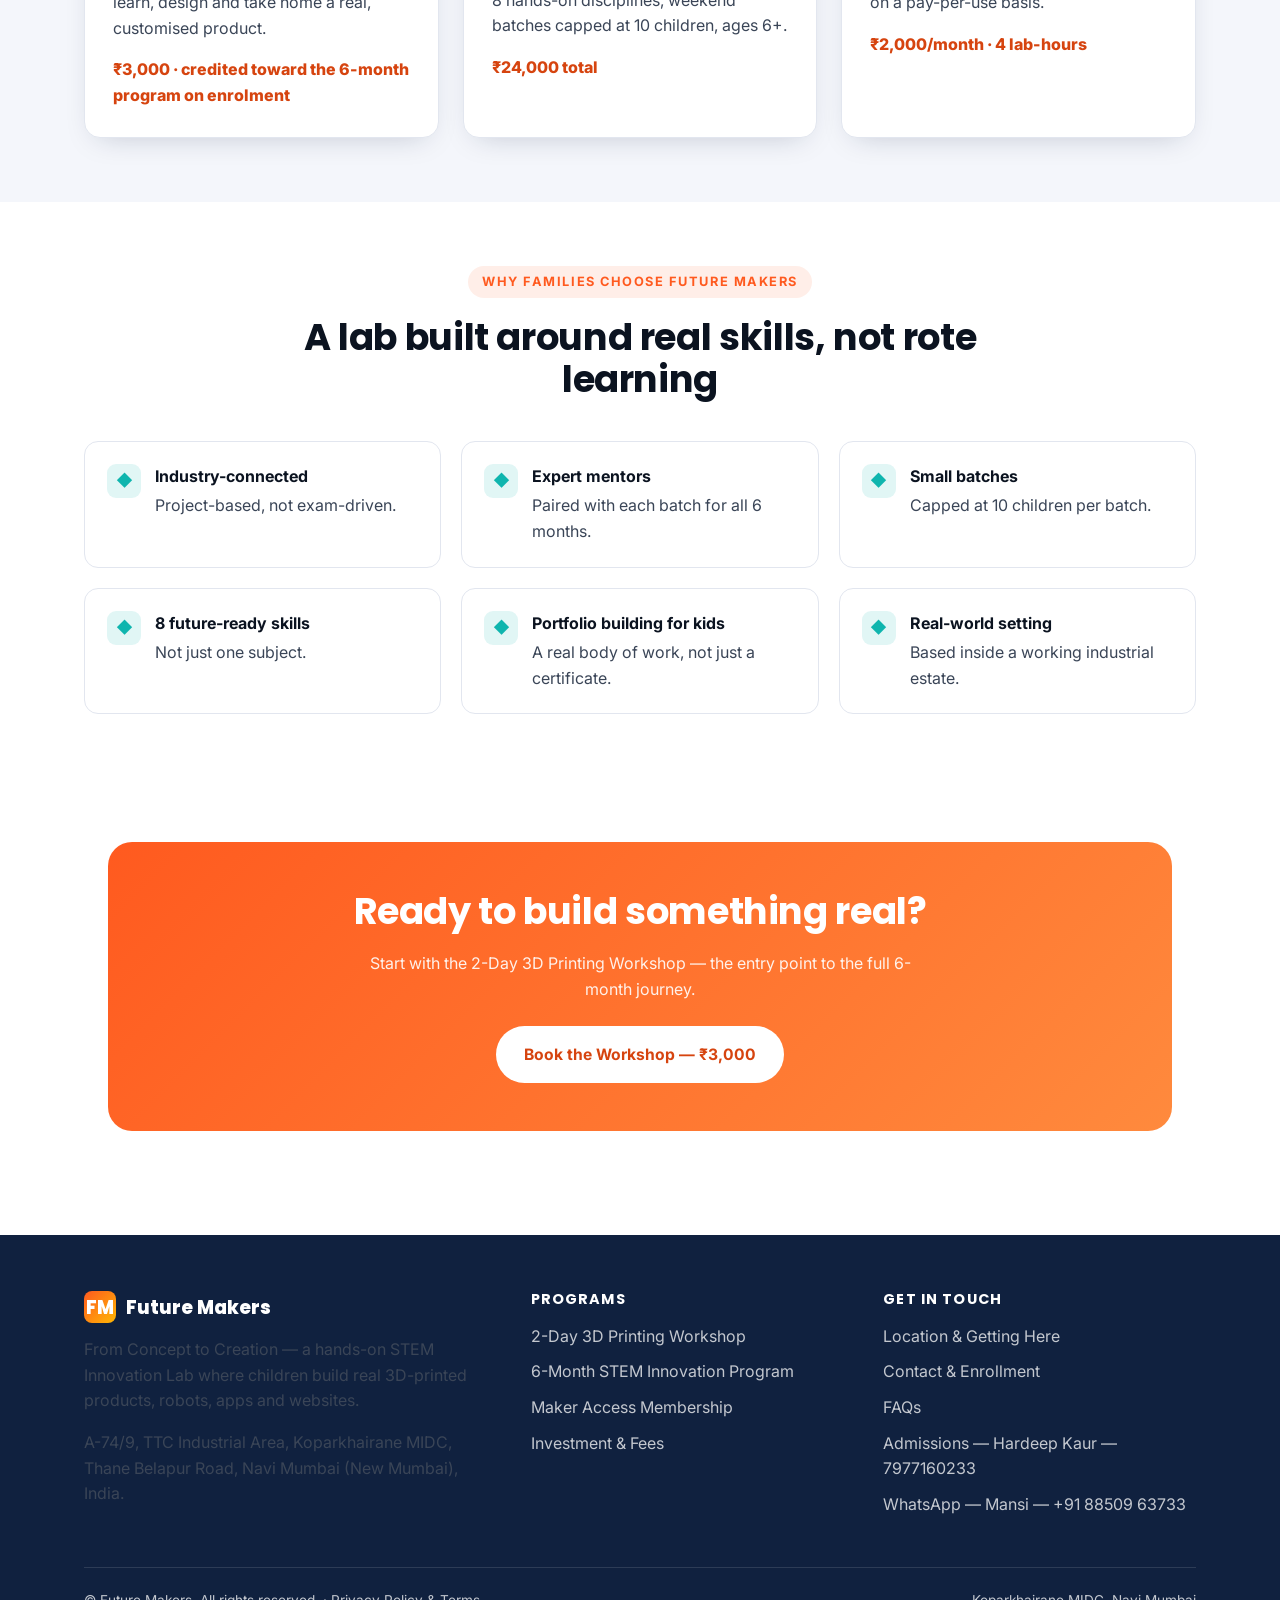
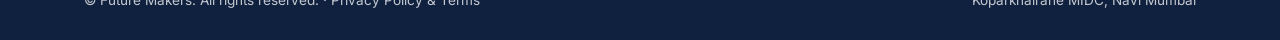
==== commit c6e4e539: "Add privacy/terms page, scroll-reveal polish, and back-to-top - New privacy.html covering what conta" ====
--- a/index.html
+++ b/index.html
@@ -160,11 +160,12 @@
         </div>
       </div>
       <div class="footer-bottom">
-        <span>&copy; Future Makers. All rights reserved.</span>
+        <span>&copy; Future Makers. All rights reserved. &middot; <a href="privacy.html">Privacy Policy &amp; Terms</a></span>
         <span>Koparkhairane MIDC, Navi Mumbai</span>
       </div>
     </div>
   </footer>
+  <button class="back-to-top" aria-label="Back to top">&uarr;</button>
   <script src="assets/js/script.js"></script>
 </body>
 </html>
--- a/assets/css/style.css
+++ b/assets/css/style.css
@@ -551,3 +551,49 @@
 
 .pill-row { display: flex; flex-wrap: wrap; gap: 10px; margin-top: 18px; }
 .pill { background: #fff; border: 1px solid var(--line); border-radius: 999px; padding: 8px 16px; font-weight: 600; font-size: 0.85rem; color: var(--navy-soft); }
+
+/* Scroll-in reveal */
+.reveal {
+  opacity: 0;
+  transform: translateY(18px);
+  transition: opacity 0.6s ease, transform 0.6s ease;
+}
+.reveal.in-view { opacity: 1; transform: translateY(0); }
+.reveal-group > .reveal:nth-child(2) { transition-delay: 0.08s; }
+.reveal-group > .reveal:nth-child(3) { transition-delay: 0.16s; }
+.reveal-group > .reveal:nth-child(4) { transition-delay: 0.24s; }
+.reveal-group > .reveal:nth-child(5) { transition-delay: 0.32s; }
+.reveal-group > .reveal:nth-child(6) { transition-delay: 0.4s; }
+.reveal-group > .reveal:nth-child(n+7) { transition-delay: 0.46s; }
+
+@media (prefers-reduced-motion: reduce) {
+  .reveal { opacity: 1; transform: none; transition: none; }
+}
+
+/* Back to top */
+.back-to-top {
+  position: fixed;
+  right: 20px;
+  bottom: 20px;
+  width: 46px;
+  height: 46px;
+  border-radius: 50%;
+  background: var(--navy);
+  color: #fff;
+  border: none;
+  font-size: 1.2rem;
+  line-height: 1;
+  display: flex;
+  align-items: center;
+  justify-content: center;
+  cursor: pointer;
+  opacity: 0;
+  visibility: hidden;
+  transform: translateY(10px);
+  transition: opacity 0.25s ease, transform 0.25s ease, visibility 0.25s, background 0.15s ease;
+  box-shadow: var(--shadow);
+  z-index: 45;
+}
+.back-to-top.show { opacity: 1; visibility: visible; transform: translateY(0); }
+.back-to-top:hover { background: var(--navy-soft); }
+@media (max-width: 640px) { .back-to-top { right: 16px; bottom: 16px; width: 42px; height: 42px; } }
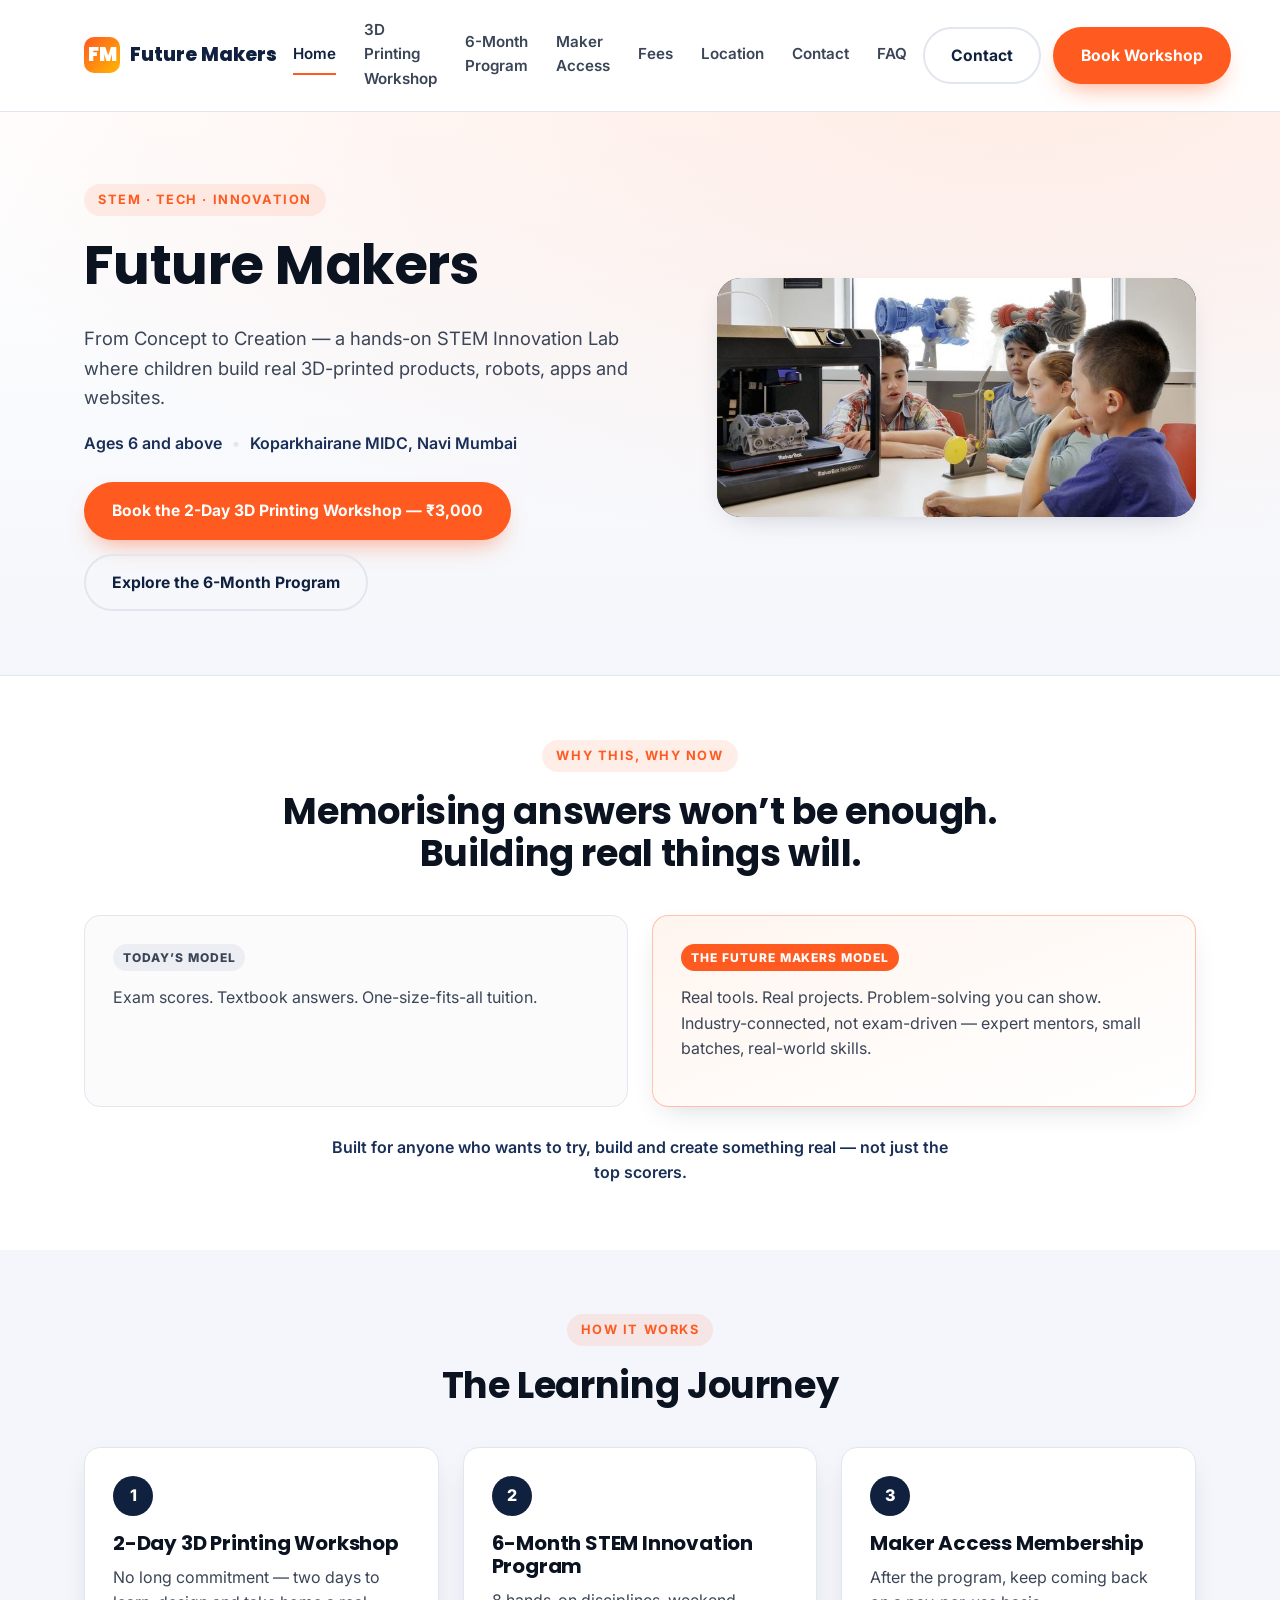
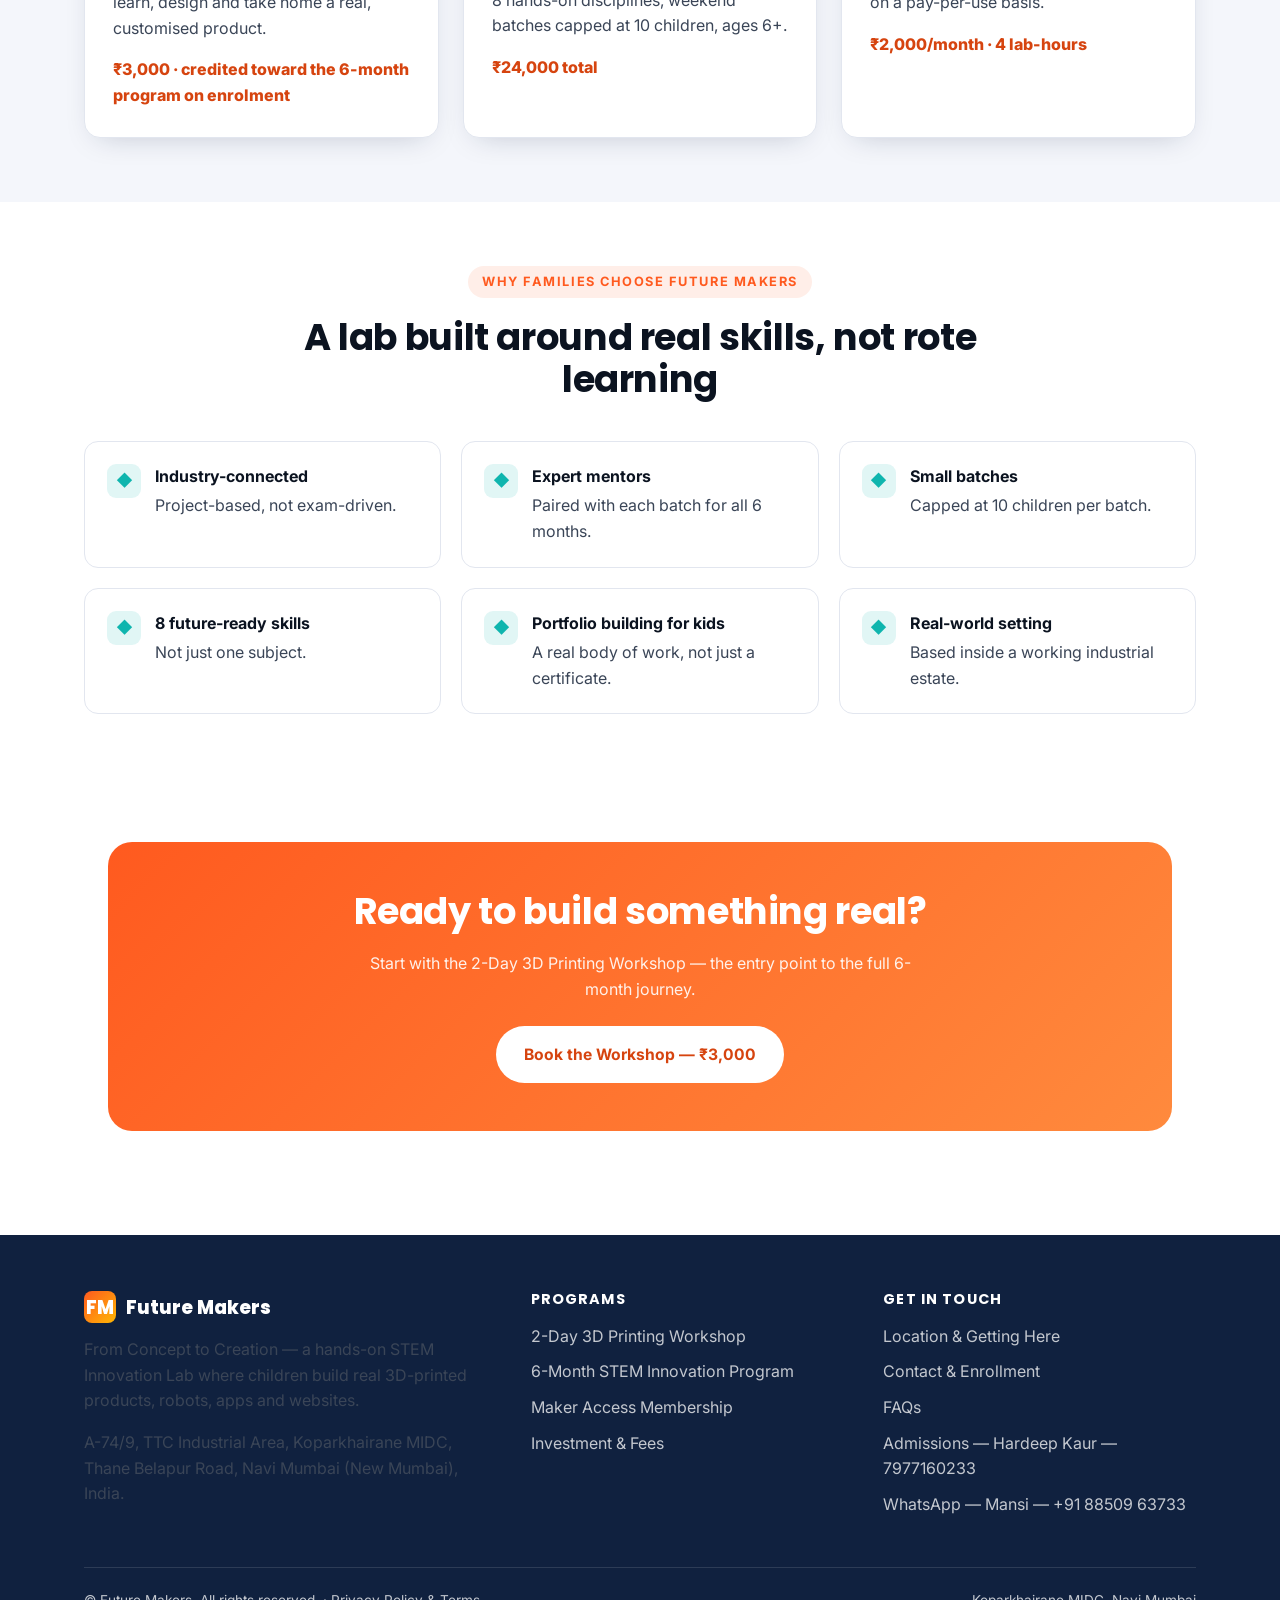
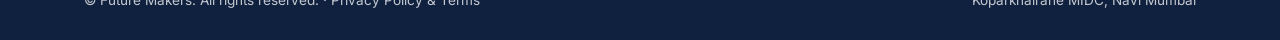
==== commit 63e0e280: "Replace abstract hero graphic with real workshop photo Swaps the placeholder navy "chip" graphic in " ====
--- a/index.html
+++ b/index.html
@@ -50,11 +50,7 @@
         </div>
       </div>
       <div class="hero-art">
-        <div class="grid-lines"></div>
-        <div class="chip" style="top:12%;left:10%;">3D Printing</div>
-        <div class="chip" style="top:30%;right:8%;">Robotics</div>
-        <div class="chip" style="bottom:28%;left:16%;">App Dev</div>
-        <div class="chip" style="bottom:10%;right:14%;">AI + Coding</div>
+        <img src="assets/img/hero-workshop.jpg" alt="Future Makers students examining 3D-printed parts next to a working 3D printer" width="736" height="368" loading="eager" />
       </div>
     </div>
   </section>
--- a/assets/css/style.css
+++ b/assets/css/style.css
@@ -245,26 +245,19 @@
 .hero-art {
   background: linear-gradient(155deg, var(--navy), var(--navy-soft));
   border-radius: 24px;
-  min-height: 320px;
+  aspect-ratio: 2 / 1;
   position: relative;
   overflow: hidden;
   box-shadow: var(--shadow);
 }
-.hero-art .grid-lines {
-  position: absolute; inset: 0;
-  background-image: linear-gradient(rgba(255,255,255,0.06) 1px, transparent 1px), linear-gradient(90deg, rgba(255,255,255,0.06) 1px, transparent 1px);
-  background-size: 32px 32px;
-}
-.hero-art .chip {
-  position: absolute;
-  background: rgba(255,255,255,0.08);
-  border: 1px solid rgba(255,255,255,0.16);
-  border-radius: 14px;
-  padding: 14px 18px;
-  color: #fff;
-  font-weight: 700;
-  font-size: 0.9rem;
-  backdrop-filter: blur(4px);
+.hero-art img {
+  width: 100%;
+  height: 100%;
+  object-fit: cover;
+  display: block;
+}
+@media (max-width: 860px) {
+  .hero-art { aspect-ratio: 16 / 9; }
 }
 
 /* Sections */
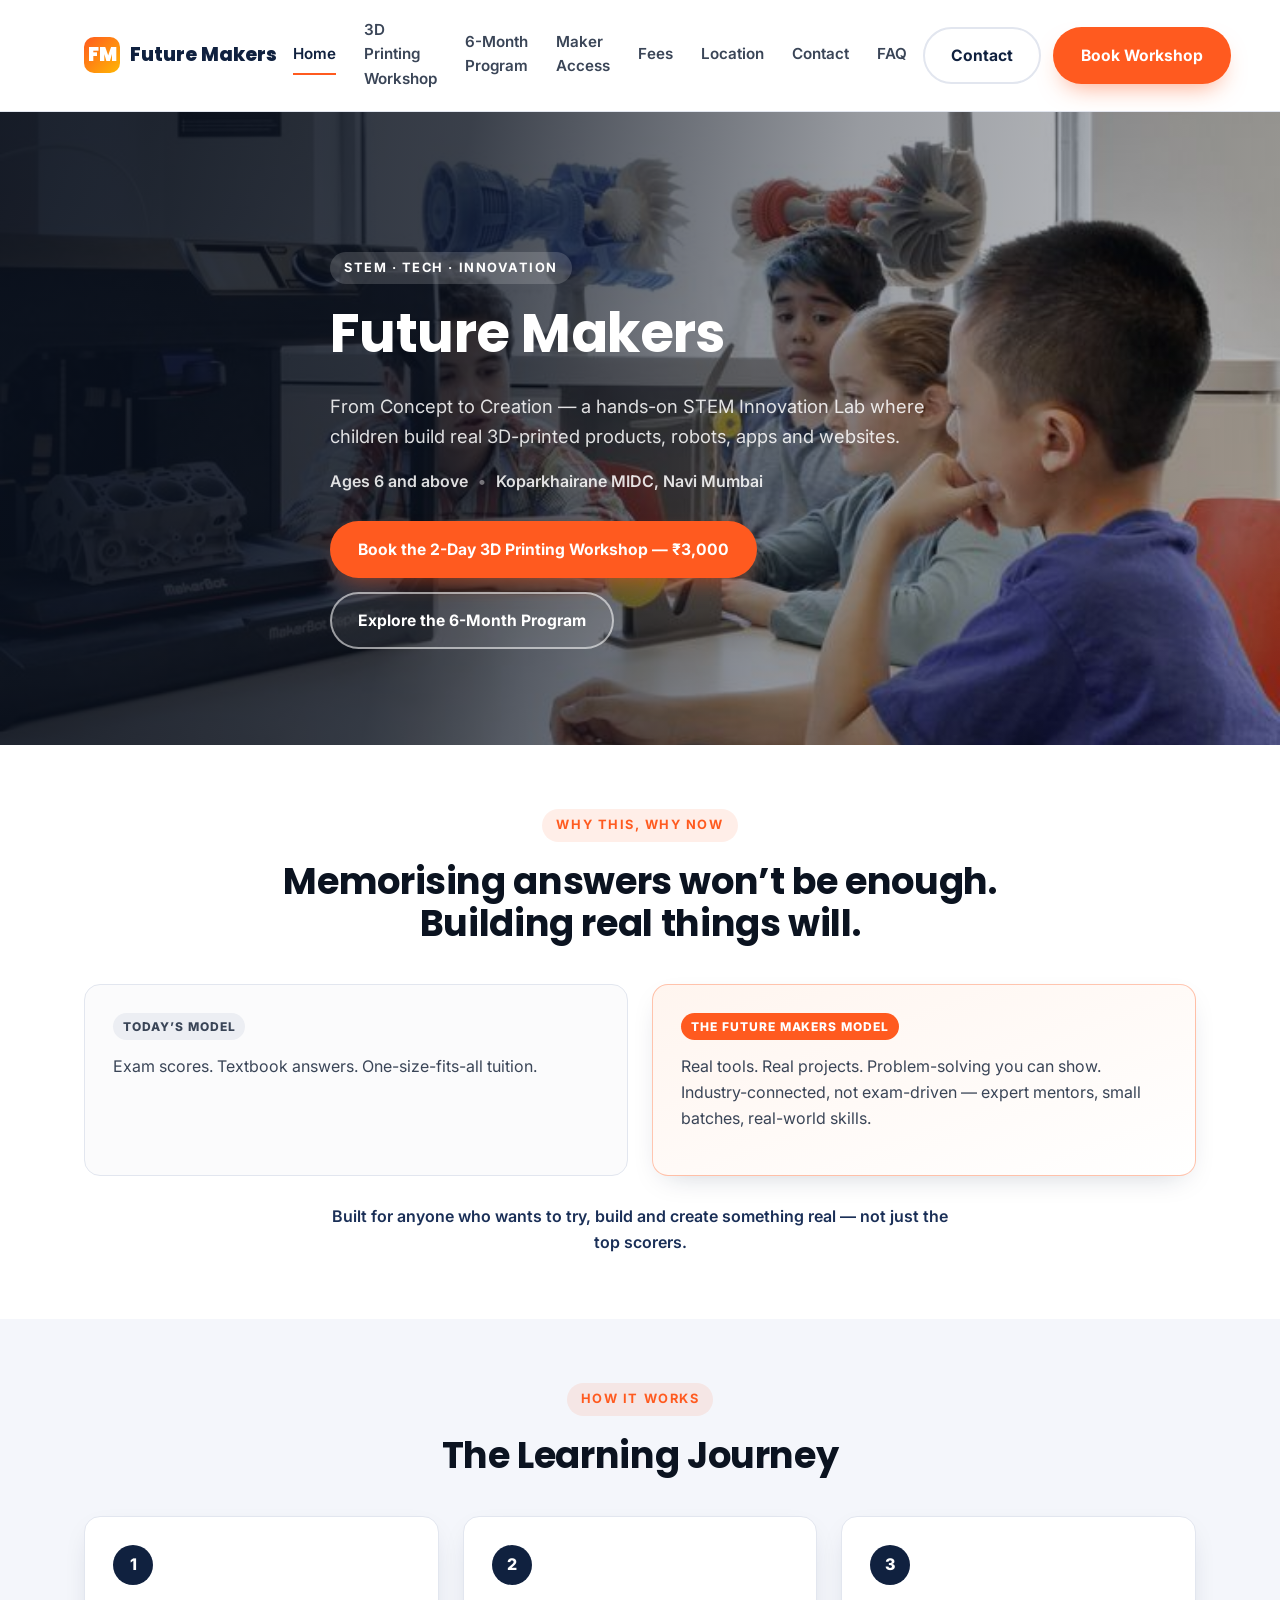
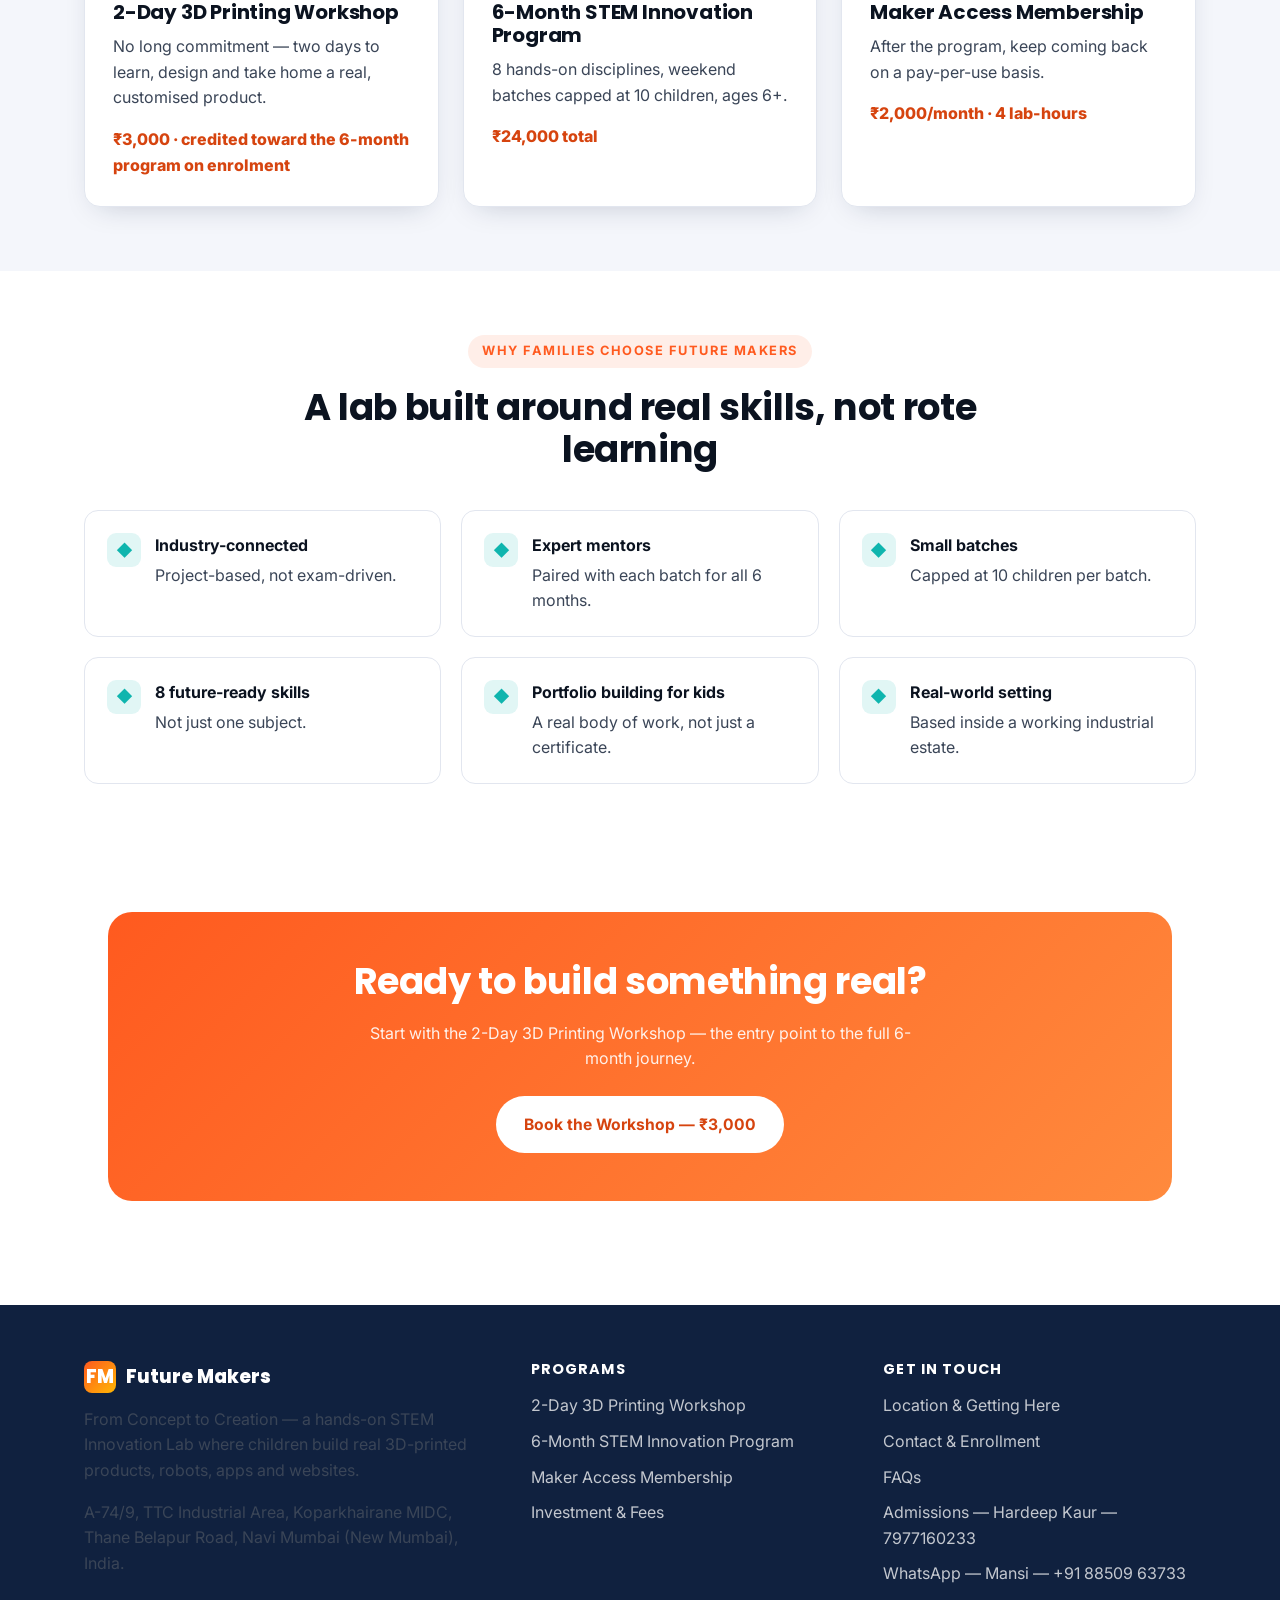
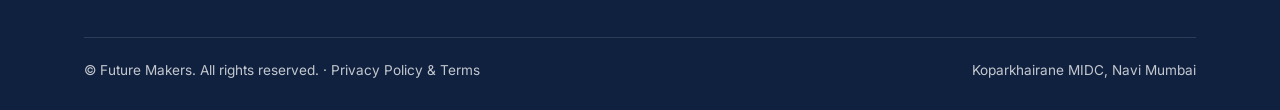
==== commit 010fcb61: "Make hero images full-bleed behind text; add workshop photos - Home hero: replaced the boxed photo-o" ====
--- a/index.html
+++ b/index.html
@@ -38,19 +38,19 @@
   </header>
   
   <section class="hero">
-    <div class="wrap hero-inner">
-      <div>
+    <div class="hero-media">
+      <img src="assets/img/hero-workshop.jpg" alt="Future Makers students examining 3D-printed parts next to a working 3D printer" width="736" height="368" loading="eager" />
+    </div>
+    <div class="wrap">
+      <div class="hero-inner">
         <span class="eyebrow">STEM &middot; Tech &middot; Innovation</span>
         <h1>Future Makers</h1>
-        <p style="font-size:1.15rem;max-width:560px;">From Concept to Creation — a hands-on STEM Innovation Lab where children build real 3D-printed products, robots, apps and websites.</p>
+        <p style="font-size:1.15rem;">From Concept to Creation — a hands-on STEM Innovation Lab where children build real 3D-printed products, robots, apps and websites.</p>
         <div class="meta-line"><span>Ages 6 and above</span><span class="dot">&bull;</span><span>Koparkhairane MIDC, Navi Mumbai</span></div>
         <div class="hero-cta">
           <a href="workshop.html" class="btn btn-primary">Book the 2-Day 3D Printing Workshop &mdash; &#8377;3,000</a>
           <a href="program.html" class="btn btn-outline">Explore the 6-Month Program</a>
         </div>
-      </div>
-      <div class="hero-art">
-        <img src="assets/img/hero-workshop.jpg" alt="Future Makers students examining 3D-printed parts next to a working 3D printer" width="736" height="368" loading="eager" />
       </div>
     </div>
   </section>
--- a/assets/css/style.css
+++ b/assets/css/style.css
@@ -219,45 +219,78 @@
   .logo .mark { width: 32px; height: 32px; font-size: 0.8rem; }
 }
 
-/* Hero */
+/* Hero — full-bleed photo behind text */
 .hero {
-  background: radial-gradient(1200px 500px at 80% -10%, rgba(255,90,31,0.12), transparent),
-              linear-gradient(180deg, #fff, var(--paper-soft));
-  padding: 72px 0 64px;
-  border-bottom: 1px solid var(--line);
-}
-.hero-inner { display: grid; grid-template-columns: 1.1fr 0.9fr; gap: 48px; align-items: center; }
-@media (max-width: 860px) { .hero-inner { grid-template-columns: 1fr; } }
+  position: relative;
+  overflow: hidden;
+  padding: 140px 0 96px;
+  min-height: 560px;
+  display: flex;
+  align-items: center;
+  color: #fff;
+}
+.hero-media { position: absolute; inset: 0; z-index: 0; }
+.hero-media img { width: 100%; height: 100%; object-fit: cover; display: block; }
+.hero-media::after {
+  content: "";
+  position: absolute;
+  inset: 0;
+  background: linear-gradient(100deg, rgba(9,16,29,0.92) 0%, rgba(9,16,29,0.8) 34%, rgba(9,16,29,0.42) 62%, rgba(9,16,29,0.18) 100%);
+}
+.hero .wrap { position: relative; z-index: 1; }
+.hero-inner { max-width: 620px; }
+.hero h1 { color: #fff; }
+.hero p { color: rgba(255,255,255,0.86); }
+.hero .eyebrow { background: rgba(255,255,255,0.16); color: #fff; }
 
 .hero .meta-line {
   font-weight: 600;
-  color: var(--navy-soft);
+  color: rgba(255,255,255,0.86);
   margin: 10px 0 26px;
   display: flex;
   gap: 10px;
   flex-wrap: wrap;
   align-items: center;
 }
-.hero .meta-line .dot { color: var(--line); }
+.hero .meta-line .dot { color: rgba(255,255,255,0.4); }
 
 .hero-cta { display: flex; gap: 14px; flex-wrap: wrap; }
-
-.hero-art {
-  background: linear-gradient(155deg, var(--navy), var(--navy-soft));
-  border-radius: 24px;
-  aspect-ratio: 2 / 1;
+.hero .btn-outline {
+  background: rgba(255,255,255,0.08);
+  color: #fff;
+  border-color: rgba(255,255,255,0.55);
+}
+.hero .btn-outline:hover { background: #fff; color: var(--navy); }
+
+@media (max-width: 860px) {
+  .hero { padding: 112px 0 64px; min-height: 480px; }
+  .hero-media::after {
+    background: linear-gradient(180deg, rgba(9,16,29,0.55) 0%, rgba(9,16,29,0.78) 55%, rgba(9,16,29,0.92) 100%);
+  }
+}
+
+/* Photo hero on interior pages (shorter than the home hero) */
+.page-hero-photo {
   position: relative;
   overflow: hidden;
-  box-shadow: var(--shadow);
-}
-.hero-art img {
-  width: 100%;
-  height: 100%;
-  object-fit: cover;
-  display: block;
-}
+  padding: 76px 0 68px;
+  min-height: 340px;
+  display: flex;
+  align-items: center;
+  color: #fff;
+}
+.page-hero-photo .wrap { position: relative; z-index: 1; }
+.page-hero-photo h1 { color: #fff; }
+.page-hero-photo p { color: rgba(255,255,255,0.86); }
+.page-hero-photo .eyebrow { background: rgba(255,255,255,0.16); color: #fff; }
+.page-hero-photo .btn-outline {
+  background: rgba(255,255,255,0.08);
+  color: #fff;
+  border-color: rgba(255,255,255,0.55);
+}
+.page-hero-photo .btn-outline:hover { background: #fff; color: var(--navy); }
 @media (max-width: 860px) {
-  .hero-art { aspect-ratio: 16 / 9; }
+  .page-hero-photo { padding: 64px 0 52px; min-height: 300px; }
 }
 
 /* Sections */
@@ -418,6 +451,14 @@
 .two-col { display: grid; grid-template-columns: 1fr 1fr; gap: 44px; align-items: start; }
 @media (max-width: 860px) { .two-col { grid-template-columns: 1fr; } }
 
+.photo-frame {
+  border-radius: var(--radius);
+  overflow: hidden;
+  box-shadow: var(--shadow);
+  aspect-ratio: 3 / 4;
+}
+.photo-frame img { width: 100%; height: 100%; object-fit: cover; display: block; }
+
 /* Pricing */
 .price-card {
   background: #fff;
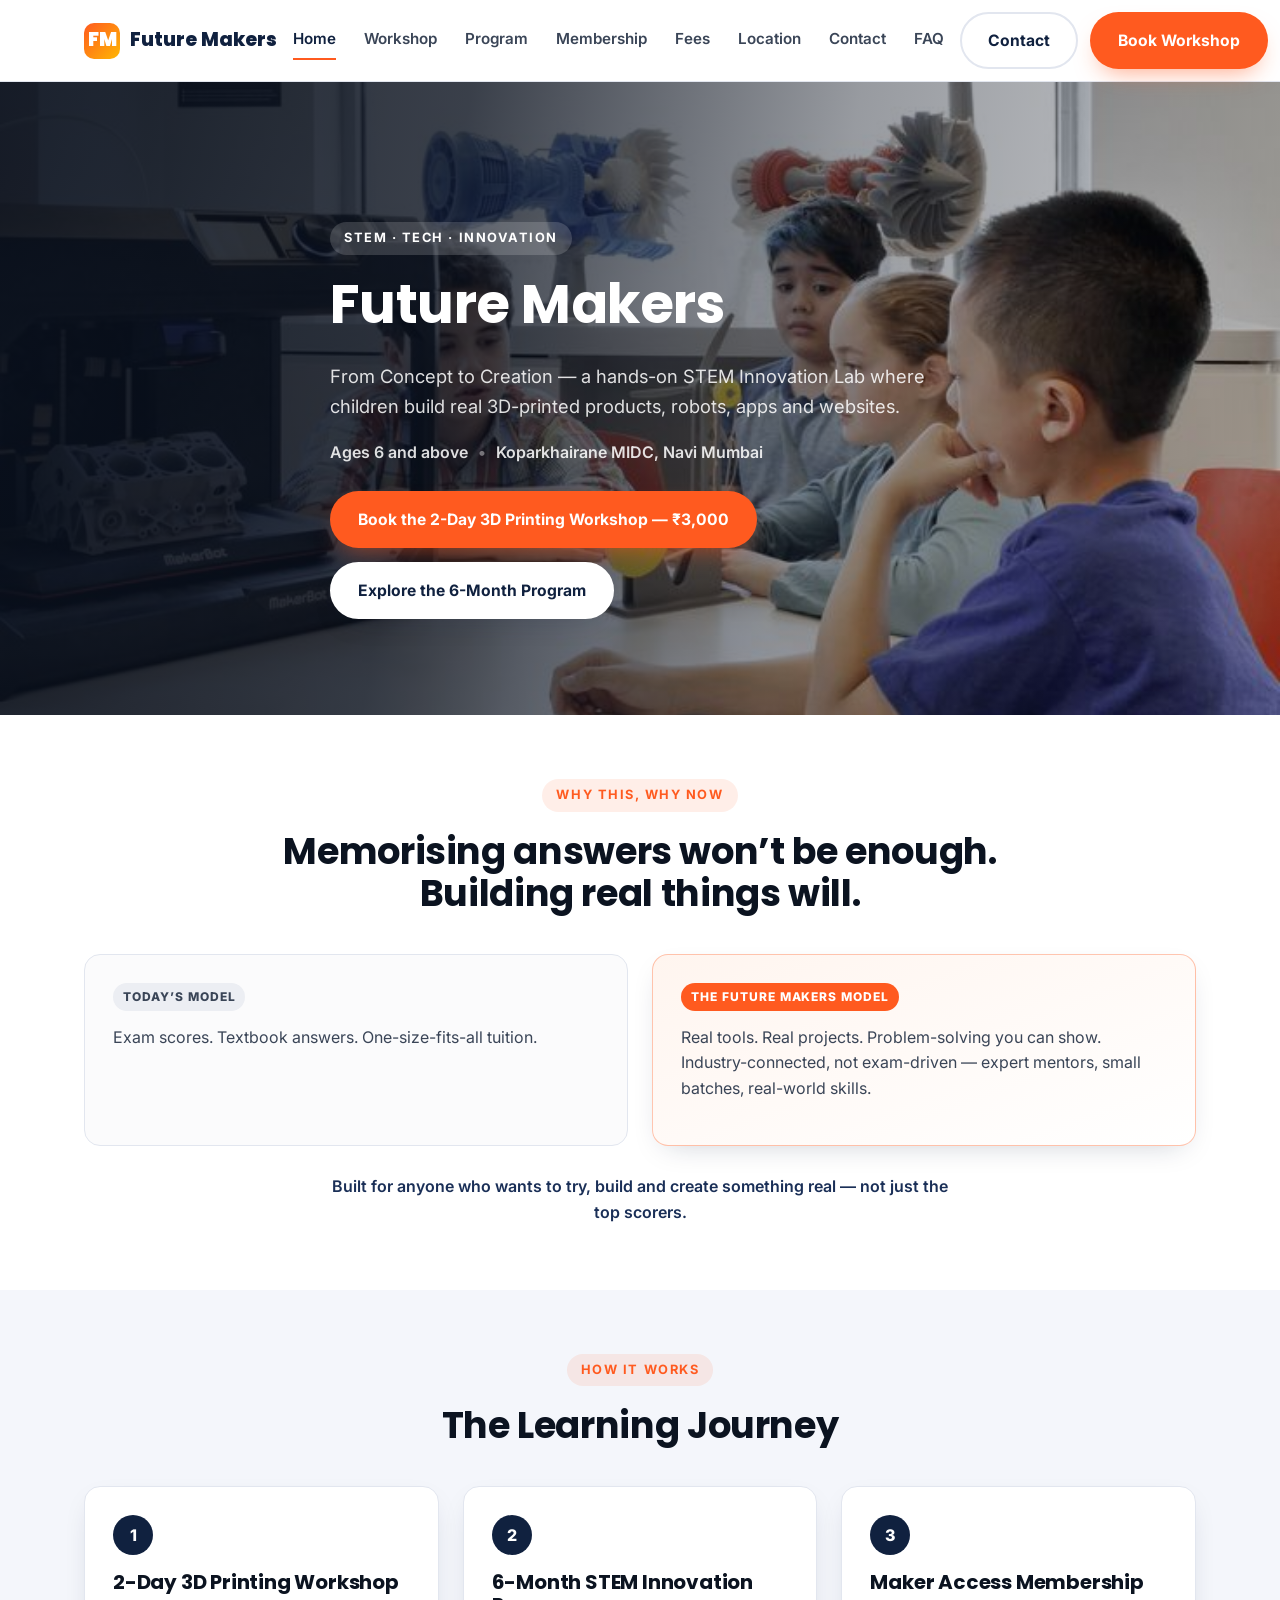
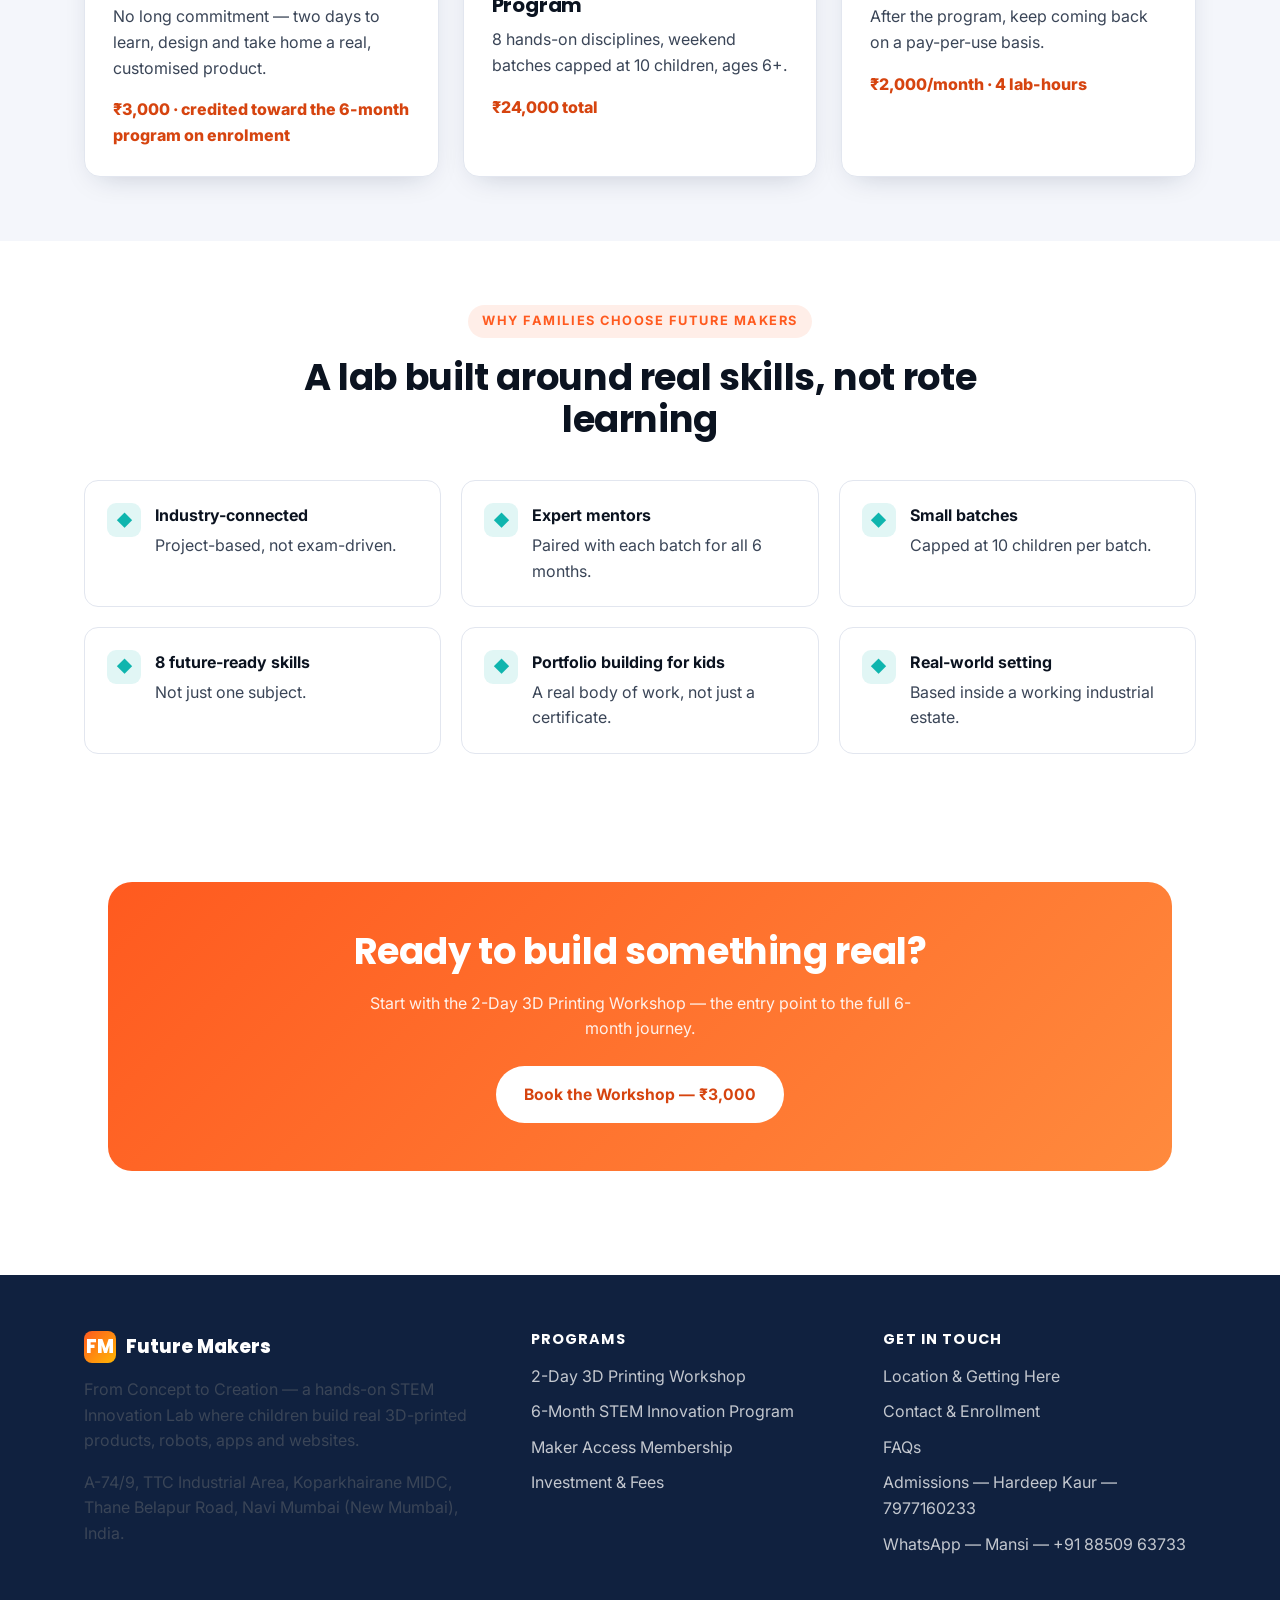
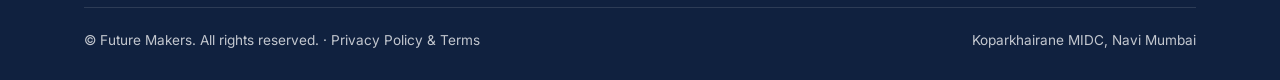
==== commit 73c258f3: "Fix nav label wrapping and hero outline-button contrast - Nav labels were wrapping to two lines at n" ====
--- a/index.html
+++ b/index.html
@@ -15,9 +15,9 @@
       <a href="index.html" class="logo"><span class="mark">FM</span> Future Makers</a>
       <nav class="nav-links" id="site-nav">
         <a href="index.html" class="active" aria-current="page">Home</a>
-        <a href="workshop.html">3D Printing Workshop</a>
-        <a href="program.html">6-Month Program</a>
-        <a href="membership.html">Maker Access</a>
+        <a href="workshop.html">Workshop</a>
+        <a href="program.html">Program</a>
+        <a href="membership.html">Membership</a>
         <a href="fees.html">Fees</a>
         <a href="location.html">Location</a>
         <a href="contact.html">Contact</a>
--- a/assets/css/style.css
+++ b/assets/css/style.css
@@ -153,7 +153,7 @@
   font-weight: 600;
   font-size: 0.95rem;
 }
-.nav-links a { color: var(--ink-soft); padding: 6px 0; border-bottom: 2px solid transparent; }
+.nav-links a { color: var(--ink-soft); padding: 6px 0; border-bottom: 2px solid transparent; white-space: nowrap; }
 .nav-links a:hover, .nav-links a.active { color: var(--navy); border-color: var(--brand); }
 
 .nav-cta { display: flex; align-items: center; gap: 12px; flex: none; }
@@ -256,11 +256,12 @@
 
 .hero-cta { display: flex; gap: 14px; flex-wrap: wrap; }
 .hero .btn-outline {
-  background: rgba(255,255,255,0.08);
-  color: #fff;
-  border-color: rgba(255,255,255,0.55);
-}
-.hero .btn-outline:hover { background: #fff; color: var(--navy); }
+  background: #fff;
+  color: var(--navy);
+  border-color: #fff;
+  box-shadow: var(--shadow);
+}
+.hero .btn-outline:hover { background: var(--paper-soft); }
 
 @media (max-width: 860px) {
   .hero { padding: 112px 0 64px; min-height: 480px; }
@@ -284,11 +285,12 @@
 .page-hero-photo p { color: rgba(255,255,255,0.86); }
 .page-hero-photo .eyebrow { background: rgba(255,255,255,0.16); color: #fff; }
 .page-hero-photo .btn-outline {
-  background: rgba(255,255,255,0.08);
-  color: #fff;
-  border-color: rgba(255,255,255,0.55);
-}
-.page-hero-photo .btn-outline:hover { background: #fff; color: var(--navy); }
+  background: #fff;
+  color: var(--navy);
+  border-color: #fff;
+  box-shadow: var(--shadow);
+}
+.page-hero-photo .btn-outline:hover { background: var(--paper-soft); }
 @media (max-width: 860px) {
   .page-hero-photo { padding: 64px 0 52px; min-height: 300px; }
 }
